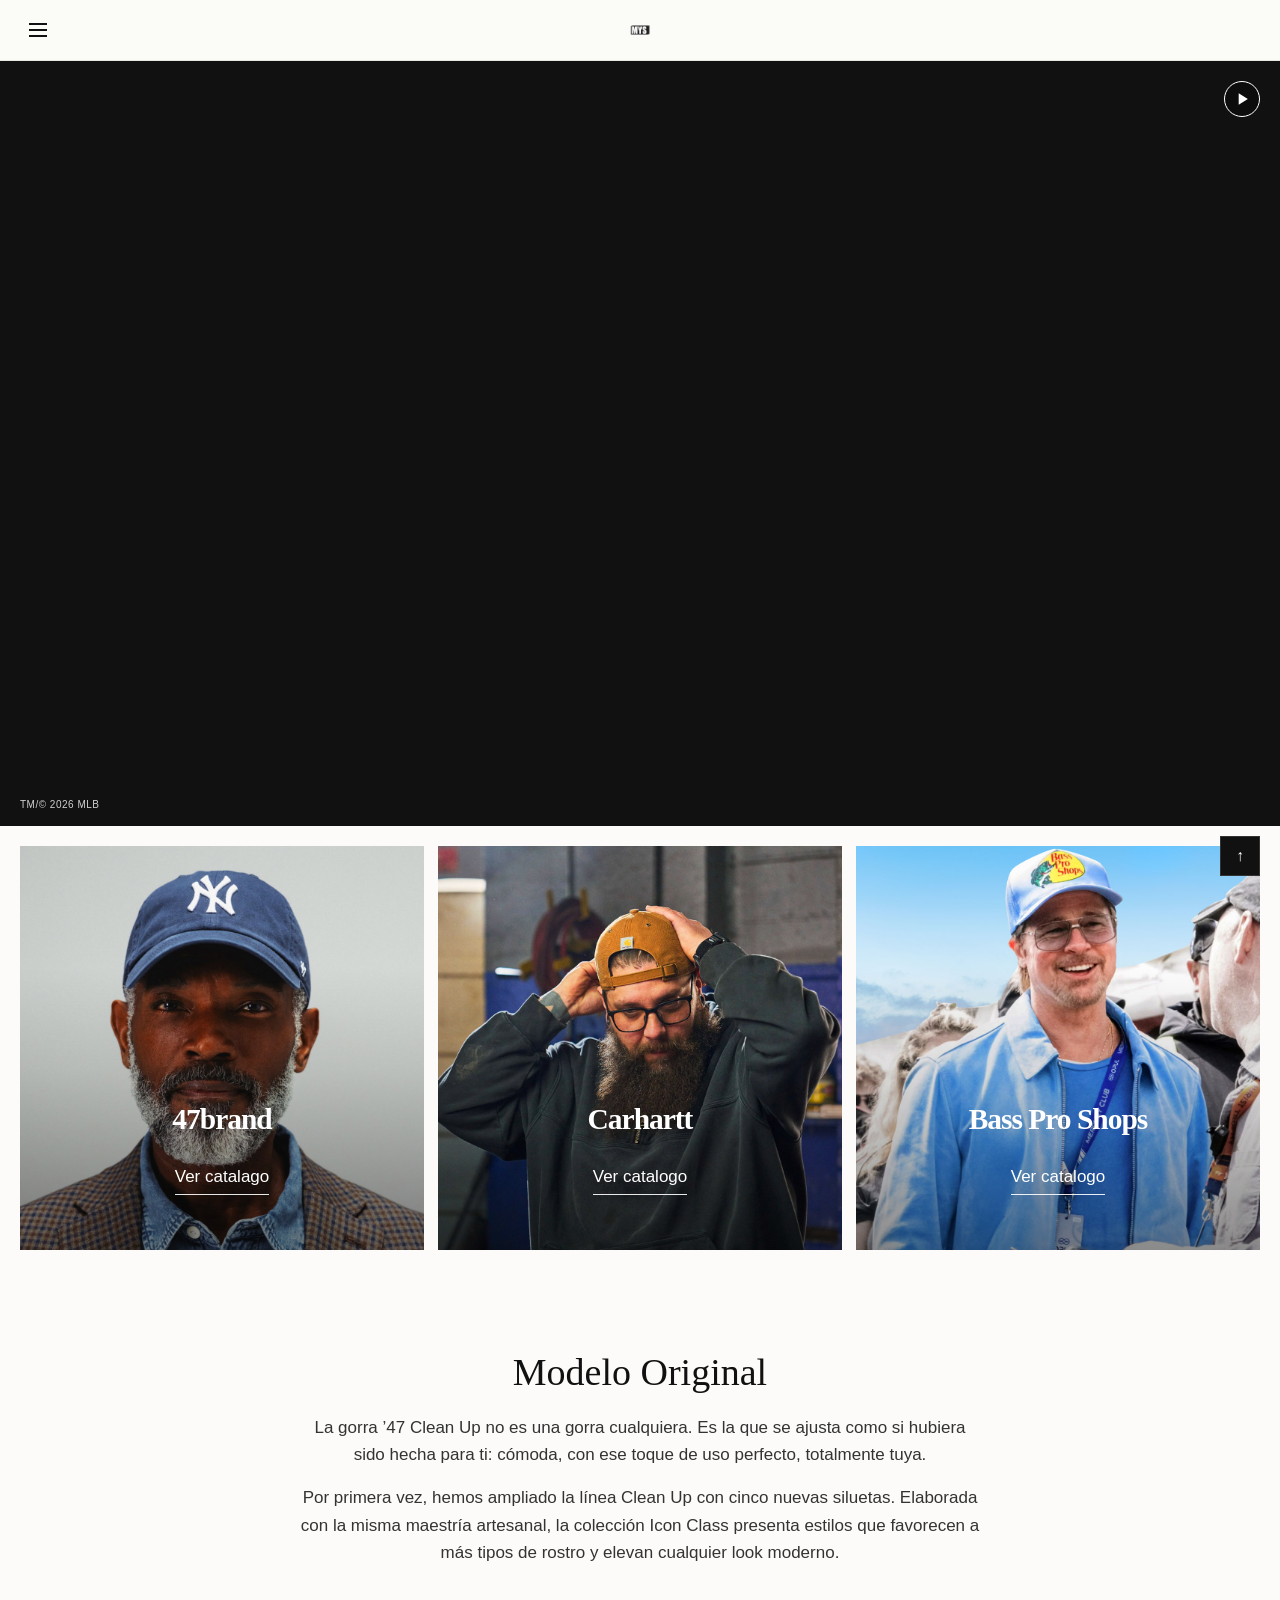
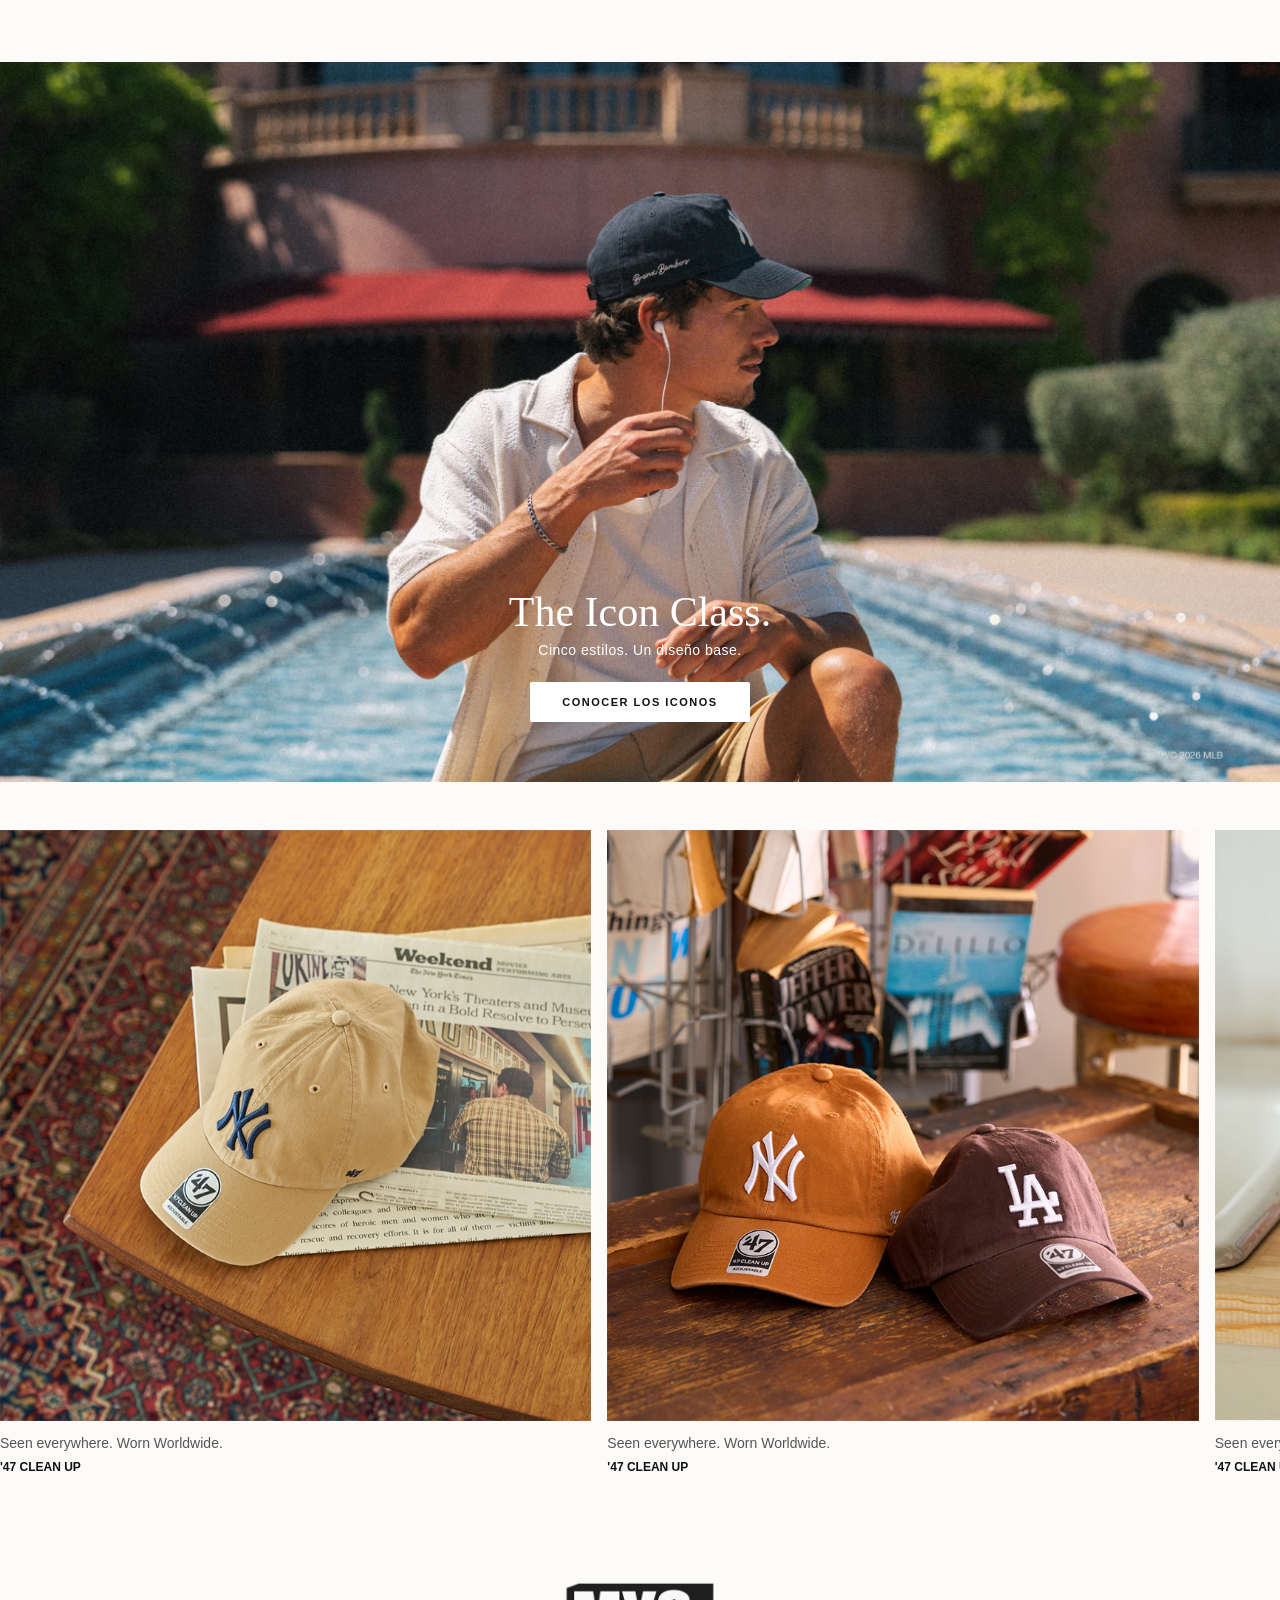
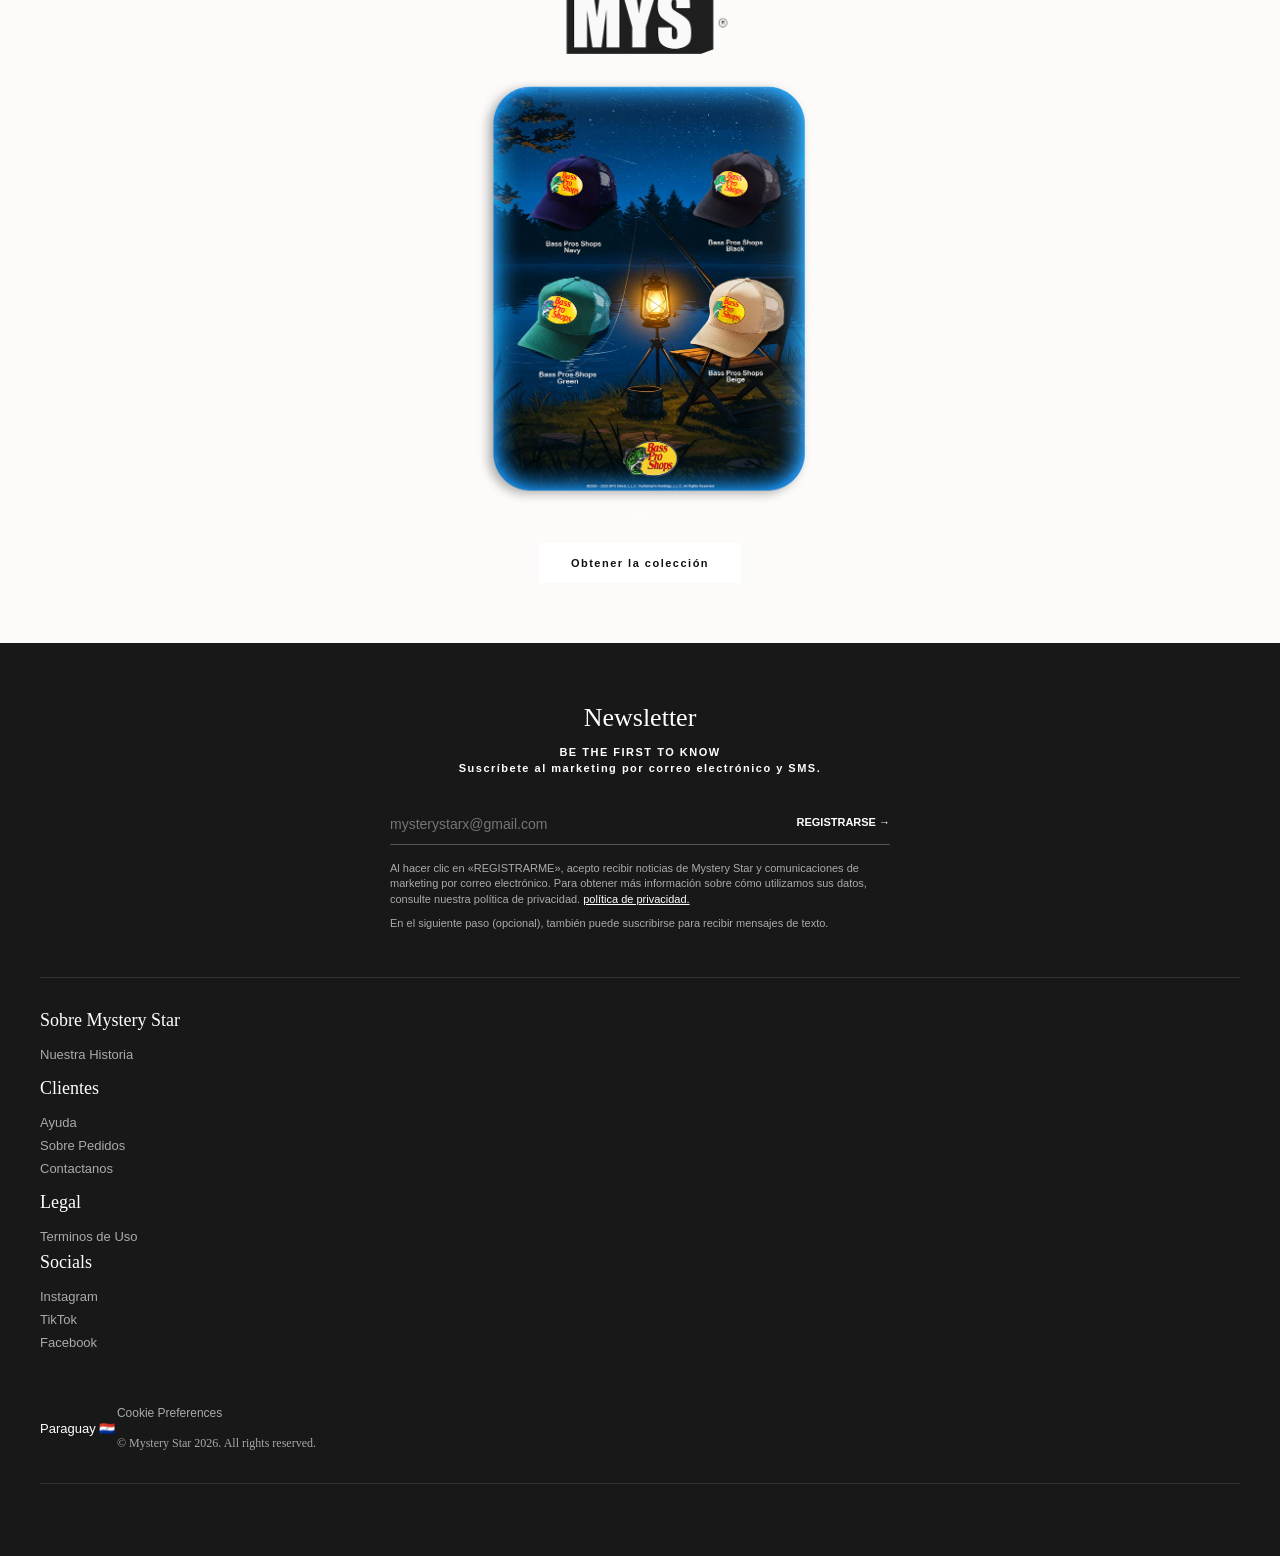
==== index.html @ b2173bab "Add files via upload" ====
<!DOCTYPE html>
<html lang="es">
<head>
    <meta charset="UTF-8">
    <meta name="viewport" content="width=device-width, initial-scale=1.0">
    <title>'Mysterty Star| Official Brand Store</title>
    <link rel="stylesheet" href="fronthero02.css">
    <link rel="icon" type="image/png" href="WEBLOGO.png">
</head>
<body>  
<!-- Background Overlay -->
<div class="menu-overlay" id="menuOverlay"></div>

<!-- Side Navigation Drawer -->
<aside class="mobile-drawer" id="mobileDrawer">
    <div class="drawer-header">
        <span class="drawer-title">MENU</span>
        <button class="close-btn" id="menuClose" aria-label="Close menu">&times;</button>
    </div>

    <nav class="drawer-nav">
        <a href="Carhartt.html" class="drawer-link">CARHARTT</a>
        <a href="BassProShops.html" class="drawer-link">BASS PRO SHOPS</a>
        <a href="47brand.html" class="drawer-link">'47 BRAND</a>
    
  </nav>
</aside>

<header class="main-header">
    <button class="menu-btn" id="menuToggle" aria-label="Open menu">
        <svg width="24" height="24" viewBox="0 0 24 24" fill="none" stroke="currentColor" stroke-width="2">
            <line x1="3" y1="12" x2="21" y2="12"></line>
            <line x1="3" y1="6" x2="21" y2="6"></line>
            <line x1="3" y1="18" x2="21" y2="18"></line>
        </svg>
    </button>
    
    <a href="index.html" class="brand-logo">
        <img src="MYS.png" alt="Brand Logo" class="logo-img">
    </a>
</header>

<!-- Ensure your script tag is at the VERY BOTTOM before </body> -->
<script src="fronthero03.js"></script>
  

    <!-- Header Actions (Right Side) -->
</header>

    <main>
        <!-- 1. Hero Video Section -->
        <section class="hero-video-section">
            <video class="hero-video" id="mainVideo" autoplay loop muted playsinline poster="images/vintage.jpg.webp">
                <source src="JJJ.mp4" type="video/mp4">
            </video>
            <span class="copyright-tag">TM/© 2026 MLB</span>
            <button class="video-play-btn" id="videoControlBtn" aria-label="Play/Pause Video">
                <svg width="20" height="20" viewBox="0 0 24 24" fill="currentColor"><path d="M8 5v14l11-7z"/></svg>
            </button>
        </section>

      <section class="watch-grid">

    <!-- 47brand-->
    <a href="47brand.html" class="watch-card">
        <img src="47BRANDCO.jpg" alt="47brand">

        <div class="watch-overlay">
            <h2>47brand</h2>
            <span>Ver catalago</span>
        </div>
    </a>

    <!-- Carhartt -->
    <a href="Carhartt.html" class="watch-card">
        <img src="CARHARTTCO.jpg" alt="Carhartt">

        <div class="watch-overlay">
            <h2>Carhartt</h2>
            <span>Ver catalogo</span>
        </div>

    <!-- Chrono Monopusher -->
    <a href="BassProShops.html" class="watch-card">
        <img src="BASSPROSCO.jpg" alt="Bass Pro Shops">

        <div class="watch-overlay">
            <h2>Bass Pro Shops</h2>
            <span>Ver catalogo</span>
        </div>
    </a>

</section>

        <!-- 4. Text Editorial Section -->
        <section class="editorial-text-section">
            <div class="editorial-container">
                <h2 class="editorial-title">Modelo Original</h2>
                <p class="editorial-body">
                    La gorra ’47 Clean Up no es una gorra cualquiera. Es la que se ajusta como si hubiera sido hecha para ti: cómoda, con ese toque de uso perfecto, totalmente tuya.

             </p>
                <p class="editorial-body">
                    Por primera vez, hemos ampliado la línea Clean Up con cinco nuevas siluetas. Elaborada con la misma maestría artesanal, la colección Icon Class presenta estilos que favorecen a más tipos de rostro y elevan cualquier look moderno.
            </div>
        </section>

        <!-- 5. Full Photo Banner with Text Overlay & CTA Button -->
        <section class="cta-banner-section">
            <img src="D.jpg.webp" alt="The Icon Class Banner">
            <div class="cta-banner-content">
                <h2 class="cta-banner-title">The Icon Class.</h2>
                <p class="cta-banner-subtitle">Cinco estilos. Un diseño base.</p>
                <a href="47brand.html" class="cta-banner-btn">CONOCER LOS ICONOS</a>
            </div>
        </section>

     
     
     
        <!-- 6. Horizontal Touch / Desktop Slide Gallery -->
        <section class="lifestyle-slider-section">
            <div class="lifestyle-slider">
                <div class="lifestyle-card">
                    <div class="card-image"><img src="TITLE02.jpg" alt="Worldwide Style"></div>
                    <p class="card-subtitle">Seen everywhere. Worn Worldwide.</p>
                    <a href="47brand.html" class="card-link">'47 CLEAN UP</a>
                </div>
             
                <div class="lifestyle-card">
                    <div class="card-image"><img src="TITLE05.jpg" alt="Worldwide Style"></div>
                    <p class="card-subtitle">Seen everywhere. Worn Worldwide.</p>
                    <a href="47brand.html" class="card-link">'47 CLEAN UP</a>
                </div>
                
                <div class="lifestyle-card">
                    <div class="card-image"><img src="TITLE04.jpg" alt="Worldwide Style"></div>
                    <p class="card-subtitle">Seen everywhere. Worn Worldwide.</p>
                    <a href="47brand.html" class="card-link">'47 CLEAN UP</a>
                </div>
        
                <div class="lifestyle-card">
                    <div class="card-image"><img src="TITLE03.jpg" alt="Worldwide Style"></div>
                    <p class="card-subtitle">Seen everywhere. Worn Worldwide.</p>
                    <a href="47brand.html" class="card-link">'47 CLEAN UP</a>
                </div>
        
            </div>
        </section>
 
        <!-- 5. Full Photo Banner with Text Overlay & CTA Button -->
        <section class="cta-banner-section">
            <img src="BANNNERP.jpg" alt="The Icon Class Banner">
            <div class="cta-banner-content">
                <h2 class="cta-banner-title"></h2>
                <p class="cta-banner-subtitle">.</p>
                <a href="BassProShops.html" class="cta-banner-btn">Obtener la colección</a>
            </div>
        </section>


        
      </main>
         
    
    
         <!-- 7. Dark Footer Section -->
    <footer class="dark-footer">
        <div class="footer-container">
            <div class="newsletter-box">
                <h3 class="newsletter-title">Newsletter</h3>
                <p class="newsletter-subtitle">BE THE FIRST TO KNOW<br>Suscríbete al marketing por correo electrónico y SMS.</p>
                
                <form class="newsletter-form" onsubmit="event.preventDefault();">
                    <input type="email" placeholder="mysterystarx@gmail.com" required>
                    <button type="submit" class="newsletter-submit">REGISTRARSE &rarr;</button>
                </form>
                
                <p class="newsletter-disclaimer">
                    Al hacer clic en «REGISTRARME», acepto recibir noticias de Mystery Star y comunicaciones de marketing por correo electrónico. Para obtener más información sobre cómo utilizamos sus datos, consulte nuestra política de privacidad. <a href="#">política de privacidad.</a>
                </p>
                <p class="newsletter-note">En el siguiente paso (opcional), también puede suscribirse para recibir mensajes de texto.</p>
            </div>

            <!-- Mobile Accordion / Desktop Column Nav -->
            <div class="footer-accordion">
                <div class="accordion-item">
                    <button class="accordion-header">Sobre Mystery Star <span class="plus-icon">+</span></button>
                    <div class="accordion-content"><a href="#">Nuestra Historia</a>
                </div>
                <div class="accordion-item">
                    <button class="accordion-header">Clientes <span class="plus-icon">+</span></button>
                    <div class="accordion-content"><a href="#">Ayuda</a><a href="#">Sobre Pedidos</a><a href="#">Contactanos</a></div>
                </div>
                <div class="accordion-item">
                    <button class="accordion-header">Legal <span class="plus-icon">+</span></button>
                    <div class="accordion-content"><a href="#">Terminos de Uso</a>
                <div class="accordion-item">
                    <button class="accordion-header">Socials <span class="plus-icon">+</span></button>
                    <div class="accordion-content"><a href="https://www.instagram.com/mysterystarx/">Instagram</a><a href="https://www.tiktok.com/@mysstarx">TikTok</a><a href="https://www.facebook.com/mysterystarx/">Facebook</a></div>
                </div>
            </div>

            <div class="footer-bottom-row">
                <div class="footer-localization">
                    <button class="selector-btn">Paraguay 🇵🇾</button>
                  
                 </div>

                <div class="footer-legal">
                    <a href="#" class="cookie-link">Cookie Preferences</a>
                    <p class="copyright-text">© Mystery Star 2026. All rights reserved.</p>
                </div>
            </div>
        </div>
    </footer>

    <!-- Floating Back to Top Button -->
    <button class="back-to-top" id="backToTopBtn" aria-label="Back to top">↑</button>

    <script src="fronthero03.js"></script>
</body>
</html>
---- fronthero02.css ----
* {
    box-sizing: border-box;
    margin: 0;
    padding: 0;
    -webkit-tap-highlight-color: transparent;
}

body {
    background-color: #fcfbf9;
    font-family: -apple-system, BlinkMacSystemFont, "Segoe UI", Roboto, sans-serif;
    color: #111111;
    overflow-x: hidden;
}

/* Header */
.main-header {
    position: sticky;
    top: 0;
    z-index: 1000;
    display: flex;
    justify-content: space-between;
    align-items: center;
    padding: 14px 20px;
    background-color: #fcfbf9;
    border-bottom: 1px solid #e5e5e5;
}

.brand-logo {
    font-family: Georgia, serif;
    font-size: 28px;
    font-weight: 800;
    color: #111111;
    text-decoration: none;
}

.desktop-nav {
    display: none;
    gap: 32px;
}

.desktop-nav a {
    text-decoration: none;
    color: #111111;
    font-size: 11px;
    font-weight: 700;
    letter-spacing: 1.5px;
}

.header-actions {
    display: flex;
    gap: 16px;
    align-items: center;
}

.menu-btn, .icon-btn {
    background: none;
    border: none;
    color: #111111;
    cursor: pointer;
    position: relative;
    display: flex;
    align-items: center;
}

.bag-count {
    position: absolute;
    top: -4px;
    right: -6px;
    font-size: 10px;
    font-weight: 800;
}

/* 1. Hero Video */
.hero-video-section {
    position: relative;
    width: 100%;
    height: 60vh;
    background-color: #111111;
    overflow: hidden;
}

.hero-video {
    width: 100%;
    height: 100%;
    object-fit: cover;
}

.copyright-tag {
    position: absolute;
    bottom: 16px;
    left: 20px;
    color: rgba(255, 255, 255, 0.8);
    font-size: 10px;
    letter-spacing: 0.5px;
}

.video-play-btn {
    position: absolute;
    top: 20px;
    right: 20px;
    background: rgba(0, 0, 0, 0.3);
    border: 1px solid #ffffff;
    color: #ffffff;
    width: 36px;
    height: 36px;
    border-radius: 50%;
    display: flex;
    align-items: center;
    justify-content: center;
    cursor: pointer;
}

/* 2. Full Photo */
.full-photo-section img {
    width: 100%;
    display: block;
    object-fit: cover;
}

/* 3. 2x2 Photo Grid */
.photo-grid-2x2 {
    display: grid;
    grid-template-columns: 1fr 1fr;
    gap: 2px;
    background-color: #ffffff;
}

.grid-item img {
    width: 100%;
    height: 100%;
    object-fit: cover;
    display: block;
}

/* 4. Editorial Text */
.editorial-text-section {
    padding: 48px 24px;
    background-color: #fcfbf9;
}

.editorial-container {
    max-width: 680px;
    margin: 0 auto;
    text-align: left;
}

.editorial-title {
    font-family: Georgia, serif;
    font-size: 28px;
    font-weight: 400;
    margin-bottom: 20px;
}

.editorial-body {
    font-size: 15px;
    line-height: 1.6;
    color: #333333;
    margin-bottom: 16px;
}

/* 5. CTA Banner Section */
.cta-banner-section {
    position: relative;
    width: 100%;
    height: 80vh;
}

.cta-banner-section img {
    width: 100%;
    height: 100%;
    object-fit: cover;
}

.cta-banner-content {
    position: absolute;
    bottom: 60px;
    width: 100%;
    text-align: center;
    color: #ffffff;
    padding: 0 20px;
}

.cta-banner-title {
    font-family: Georgia, serif;
    font-size: 42px;
    font-weight: 400;
    margin-bottom: 6px;
}

.cta-banner-subtitle {
    font-size: 14px;
    margin-bottom: 24px;
    letter-spacing: 0.5px;
}

.cta-banner-btn {
    display: inline-block;
    padding: 14px 32px;
    background-color: #ffffff;
    color: #111111;
    text-decoration: none;
    font-size: 11px;
    font-weight: 800;
    letter-spacing: 1.5px;
    border-radius: 2px;
}

/* 6. Lifestyle Slider */
.lifestyle-slider-section {
    padding: 48px 0;
}

.lifestyle-slider {
    display: flex;
    gap: 16px;
    overflow-x: auto;
    padding: 0 24px;
    scroll-snap-type: x mandatory;
    scrollbar-width: none;
}

.lifestyle-slider::-webkit-scrollbar {
    display: none;
}

.lifestyle-card {
    scroll-snap-align: start;
    flex: 0 0 82%;
}

.card-image img {
    width: 100%;
    height: auto;
    display: block;
}

.card-subtitle {
    font-size: 14px;
    color: #555555;
    margin: 14px 0 6px 0;
}

.card-link {
    font-size: 12px;
    font-weight: 800;
    color: #111111;
    text-decoration: underline;
    text-underline-offset: 4px;
}

/* 7. Dark Footer */
.dark-footer {
    background-color: #181818;
    color: #ffffff;
    padding: 60px 24px 40px 24px;
}

.footer-container {
    max-width: 1200px;
    margin: 0 auto;
}

.newsletter-box {
    max-width: 500px;
    margin: 0 auto 48px auto;
}

.newsletter-title {
    font-family: Georgia, serif;
    font-size: 26px;
    font-weight: 400;
    text-align: center;
    margin-bottom: 12px;
}

.newsletter-subtitle {
    font-size: 11px;
    font-weight: 800;
    letter-spacing: 1.5px;
    text-align: center;
    margin-bottom: 28px;
    line-height: 1.4;
}

.newsletter-form {
    position: relative;
    border-bottom: 1px solid #555555;
    margin-bottom: 16px;
}

.newsletter-form input {
    width: 100%;
    background: none;
    border: none;
    padding: 12px 0;
    color: #ffffff;
    font-size: 14px;
    outline: none;
}

.newsletter-submit {
    position: absolute;
    right: 0;
    top: 12px;
    background: none;
    border: none;
    color: #ffffff;
    font-size: 11px;
    font-weight: 800;
    cursor: pointer;
}

.newsletter-disclaimer {
    font-size: 11px;
    line-height: 1.4;
    color: #aaaaaa;
    margin-bottom: 10px;
}

.newsletter-disclaimer a {
    color: #ffffff;
}

.newsletter-note {
    font-size: 11px;
    color: #aaaaaa;
}

/* Footer Accordion (Mobile Default) */
.footer-accordion {
    border-top: 1px solid #333333;
    margin-bottom: 32px;
}

.accordion-item {
    border-bottom: 1px solid #333333;
}

.accordion-header {
    width: 100%;
    background: none;
    border: none;
    color: #ffffff;
    font-family: Georgia, serif;
    font-size: 18px;
    padding: 16px 0;
    display: flex;
    justify-content: space-between;
    align-items: center;
    cursor: pointer;
}

.accordion-content {
    display: none;
    flex-direction: column;
    gap: 8px;
    padding-bottom: 16px;
}

.accordion-content a {
    color: #aaaaaa;
    text-decoration: none;
    font-size: 13px;
}

.accordion-item.active .accordion-content {
    display: flex;
}

.footer-localization {
    display: flex;
    flex-direction: column;
    gap: 12px;
    margin-bottom: 24px;
}

.selector-btn {
    background: none;
    border: none;
    color: #ffffff;
    font-size: 13px;
    text-align: left;
    cursor: pointer;
}

.cookie-link {
    color: #aaaaaa;
    font-size: 12px;
    display: block;
    margin-bottom: 16px;
    text-decoration: none;
}

.copyright-text {
    font-family: Georgia, serif;
    font-size: 12px;
    color: #aaaaaa;
}

.back-to-top {
    position: fixed;
    bottom: 24px;
    right: 20px;
    width: 40px;
    height: 40px;
    background-color: #111111;
    color: #ffffff;
    border: 1px solid #333333;
    font-size: 16px;
    display: flex;
    align-items: center;
    justify-content: center;
    cursor: pointer;
    z-index: 999;
}

/* ==========================================================================
   DESKTOP RESPONSIVE MEDIA QUERIES (Min-Width: 768px)
   ========================================================================== */
@media (min-width: 768px) {
    .menu-btn {
        display: none;
    }

    .desktop-nav {
        display: flex;
    }

    .main-header {
        padding: 18px 40px;
    }

    .hero-video-section {
        height: 85vh;
    }

    .editorial-text-section {
        padding: 80px 24px;
    }

    .editorial-title {
        font-size: 38px;
        text-align: center;
    }

    .editorial-body {
        font-size: 17px;
        text-align: center;
    }

    .lifestyle-card {
        flex: 0 0 48%;
    }

    /* Expand Footer Accordions into 4 Side-by-Side Columns */
    .footer-accordion {
        display: grid;
        grid-template-columns: repeat(4, 1fr);
        gap: 32px;
        border-top: 1px solid #333333;
        border-bottom: 1px solid #333333;
        padding: 32px 0;
    }

    .accordion-item {
        border-bottom: none;
    }

    .accordion-header {
        cursor: default;
        padding-top: 0;
    }

    .plus-icon {
        display: none;
    }

    .accordion-content {
        display: flex !important;
    }

    .footer-bottom-row {
        display: flex;
        justify-content: space-between;
        align-items: center;
        padding-top: 24px;
    }

    .footer-localization {
        flex-direction: row;
        gap: 24px;
        margin-bottom: 0;
    }
}

/* Off-White Header Matching '47 Brand Screenshot */
.main-header {
    position: sticky;
    top: 0;
    z-index: 1000;
    display: flex;
    justify-content: space-between;
    align-items: center;
    padding: 16px 20px;
    background-color: #fbfbf7; /* Off-white cream background */
    border-bottom: 1px solid #e8e7e1;
}

/* Mobile Nav Hidden */
.desktop-nav {
    display: none;
}

/* Header Logo Sizing */
.brand-logo {
    display: flex;
    align-items: center;
    justify-content: center;
    text-decoration: none;
}

.logo-img {
    height: 30px; /* Adjust size here for mobile */
    width: auto;
    object-fit: contain;
}

.header-actions {
    display: flex;
    align-items: center;
    gap: 16px;
}

/* ========================================== */
/* DESKTOP HEADER LAYOUT (Min-Width: 768px)   */
/* ========================================== */
@media (min-width: 768px) {
    .main-header {
        padding: 20px 48px;
        display: grid;
        grid-template-columns: 1fr auto 1fr; /* 3-column layout locks logo to exact center */
        align-items: center;
    }

    .menu-btn {
        display: none;
    }

    /* Left-Aligned Nav Items */
    .desktop-nav {
        display: flex;
        align-items: center;
        gap: 32px;
    }

    .desktop-nav a {
        font-family: -apple-system, BlinkMacSystemFont, "Segoe UI", Roboto, sans-serif;
        font-size: 13px;
        font-weight: 600;
        letter-spacing: 1.2px;
        color: #111111;
        text-decoration: none;
        text-transform: uppercase;
        transition: opacity 0.2s ease;
    }

    .desktop-nav a:hover {
        opacity: 0.6;
    }

    /* Desktop Logo */
    .brand-logo {
        justify-self: center;
    }

    .logo-img {
        height: 38px; /* Desktop logo height */
    }

    /* Actions Right-Aligned */
    .header-actions {
        justify-self: end;
        gap: 20px;
    }
}

/* Clickable Hamburger Button */
.menu-btn {
    background: none;
    border: none;
    cursor: pointer;
    padding: 6px;
    display: flex;
    align-items: center;
    z-index: 1001;
}

/* Dark Screen Overlay */
.menu-overlay {
    position: fixed;
    top: 0;
    left: 0;
    width: 100vw;
    height: 100vh;
    background-color: rgba(0, 0, 0, 0.6);
    opacity: 0;
    visibility: hidden;
    transition: all 0.3s ease;
    z-index: 9998;
}

.menu-overlay.active {
    opacity: 1;
    visibility: visible;
}

/* Sliding Side Menu */
.mobile-drawer {
    position: fixed;
    top: 0;
    left: -100%;
    width: 280px;
    height: 100vh;
    background-color: #fbfbf7;
    z-index: 9999;
    transition: left 0.3s ease;
    padding: 24px 20px;
    box-shadow: 4px 0 16px rgba(0, 0, 0, 0.2);
    display: flex;
    flex-direction: column;
}

.mobile-drawer.active {
    left: 0;
}

.drawer-header {
    display: flex;
    justify-content: space-between;
    align-items: center;
    padding-bottom: 16px;
    border-bottom: 1px solid #e5e5e5;
}

.drawer-title {
    font-size: 13px;
    font-weight: 800;
    letter-spacing: 1px;
}

.close-btn {
    background: none;
    border: none;
    font-size: 28px;
    cursor: pointer;
    line-height: 1;
    color: #111111;
}

.drawer-nav {
    display: flex;
    flex-direction: column;
    gap: 20px;
    margin-top: 28px;
}

.drawer-link {
    font-size: 15px;
    font-weight: 700;
    letter-spacing: 1.5px;
    color: #111111;
    text-decoration: none;
    text-transform: uppercase;
}

/* Header Container */
.main-header {
    position: relative; /* Essential for centering the logo */
    display: flex;
    align-items: center;
    justify-content: space-between;
    padding: 12px 20px;
    background-color: #fbfbf7;
    border-bottom: 1px solid #e8e7e1;
}

/* Locks Logo into Exact Center */
.brand-logo {
    position: absolute;
    left: 50%;
    transform: translateX(-50%);
    display: flex;
    align-items: center;
    justify-content: center;
    text-decoration: none;
}

/* Image Sizing Controls */
.logo-img {
    height: 30px;         /* Control height on mobile (change to 26px for smaller, 34px for larger) */
    max-height: 30px;     /* Prevents logo from pushing header height */
    width: auto;          /* Maintains correct image aspect ratio */
    object-fit: contain;
    display: block;
}

/* Desktop Sizing */
@media (min-width: 768px) {
    .logo-img {
        height: 36px;     /* Control height on desktop screens */
        max-height: 36px;
    }
}

/* =========================
   WATCH GRID
========================= */

.watch-grid {
    width: 100%;
    display: grid;
    grid-template-columns: repeat(3, 1fr);
    gap: 14px;
    padding: 20px;
    box-sizing: border-box;
}


/* =========================
   CARD
========================= */

.watch-card {
    position: relative;
    display: block;

    width: 100%;
    aspect-ratio: 1 / 1;

    overflow: hidden;
    text-decoration: none;

    background: #ddd;
}


/* =========================
   IMAGE
========================= */

.watch-card img {
    width: 100%;
    height: 100%;

    display: block;

    object-fit: cover;

    transition: transform 0.6s ease;
}


/* Slight zoom on desktop hover */

.watch-card:hover img {
    transform: scale(1.03);
}


/* =========================
   DARK / WARM OVERLAY
========================= */

.watch-card::after {
    content: "";

    position: absolute;
    inset: 0;

    background: linear-gradient(
        to top,
        rgba(0, 0, 0, 0.45) 0%,
        rgba(0, 0, 0, 0.12) 45%,
        rgba(0, 0, 0, 0) 70%
    );

    pointer-events: none;
}


/* =========================
   TEXT
========================= */

.watch-overlay {
    position: absolute;

    left: 20px;
    right: 20px;
    bottom: 55px;

    z-index: 2;

    text-align: center;

    color: white;
}


.watch-overlay h2 {
    margin: 0 0 32px;

    font-family: Georgia, "Times New Roman", serif;

    font-size: clamp(24px, 2.3vw, 40px);

    line-height: 1.05;

    font-weight: 600;

    letter-spacing: -1px;
}


.watch-overlay span {
    display: inline-block;

    font-family: Arial, Helvetica, sans-serif;

    font-size: 17px;
    font-weight: 400;

    padding-bottom: 7px;

    border-bottom: 1px solid rgba(255, 255, 255, 0.9);
}


/* =========================
   TABLET
========================= */

@media (max-width: 900px) {

    .watch-grid {
        gap: 10px;
        padding: 12px;
    }

    .watch-overlay {
        bottom: 40px;
        left: 15px;
        right: 15px;
    }

    .watch-overlay h2 {
        font-size: clamp(20px, 3vw, 30px);
        margin-bottom: 22px;
    }

    .watch-overlay span {
        font-size: 15px;
    }
}


/* =========================
   MOBILE
========================= */

@media (max-width: 600px) {

    .watch-grid {
        grid-template-columns: 1fr;

        gap: 10px;

        padding: 10px;
    }

    .watch-card {
        aspect-ratio: 1 / 1;
    }

    .watch-overlay {
        bottom: 35px;
        left: 20px;
        right: 20px;
    }

    .watch-overlay h2 {
        font-size: clamp(27px, 8vw, 38px);

        line-height: 1.05;

        margin-bottom: 22px;

        letter-spacing: -0.8px;
    }

    .watch-overlay span {
        font-size: 15px;

        padding-bottom: 6px;
    }
}


/* =========================
   SMALL PHONES
========================= */

@media (max-width: 380px) {

    .watch-grid {
        padding: 6px;
    }

    .watch-overlay {
        bottom: 28px;
    }

    .watch-overlay h2 {
        font-size: 25px;
    }

    .watch-overlay span {
        font-size: 14px;
    }
}
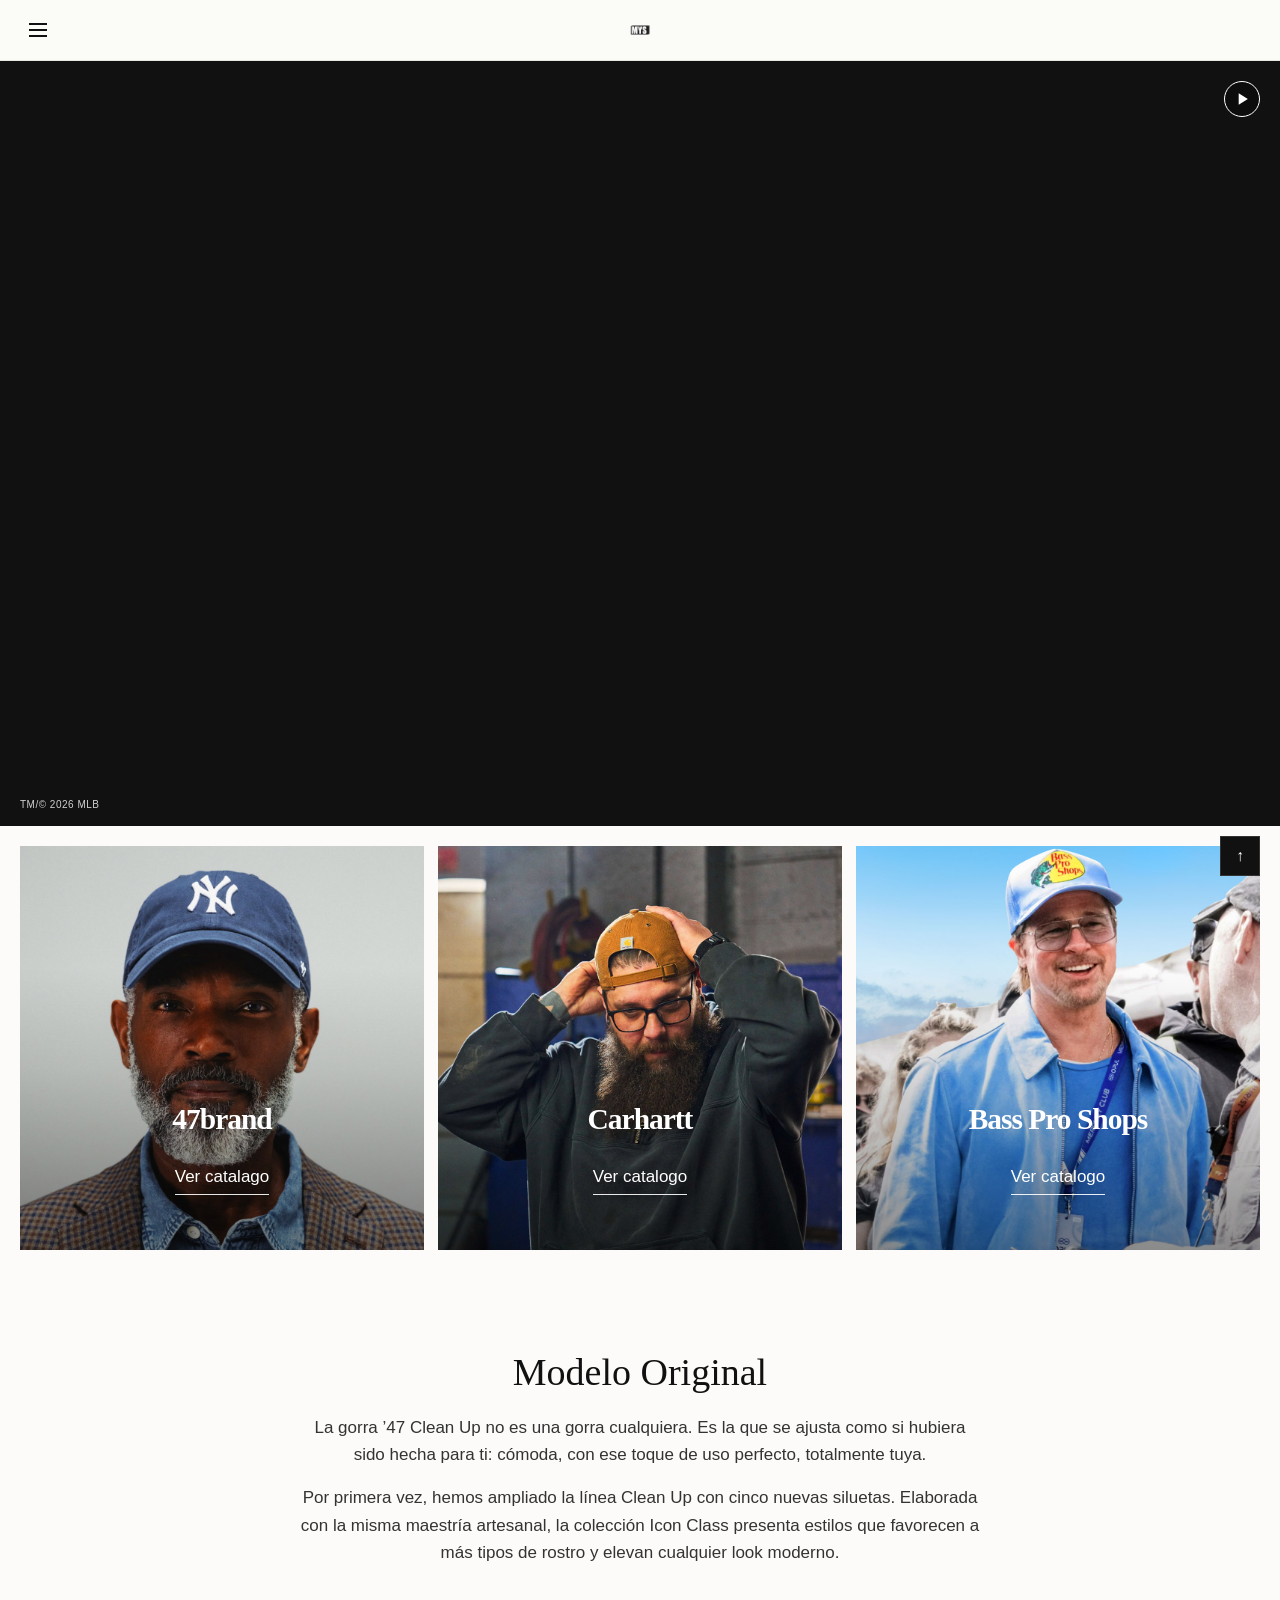
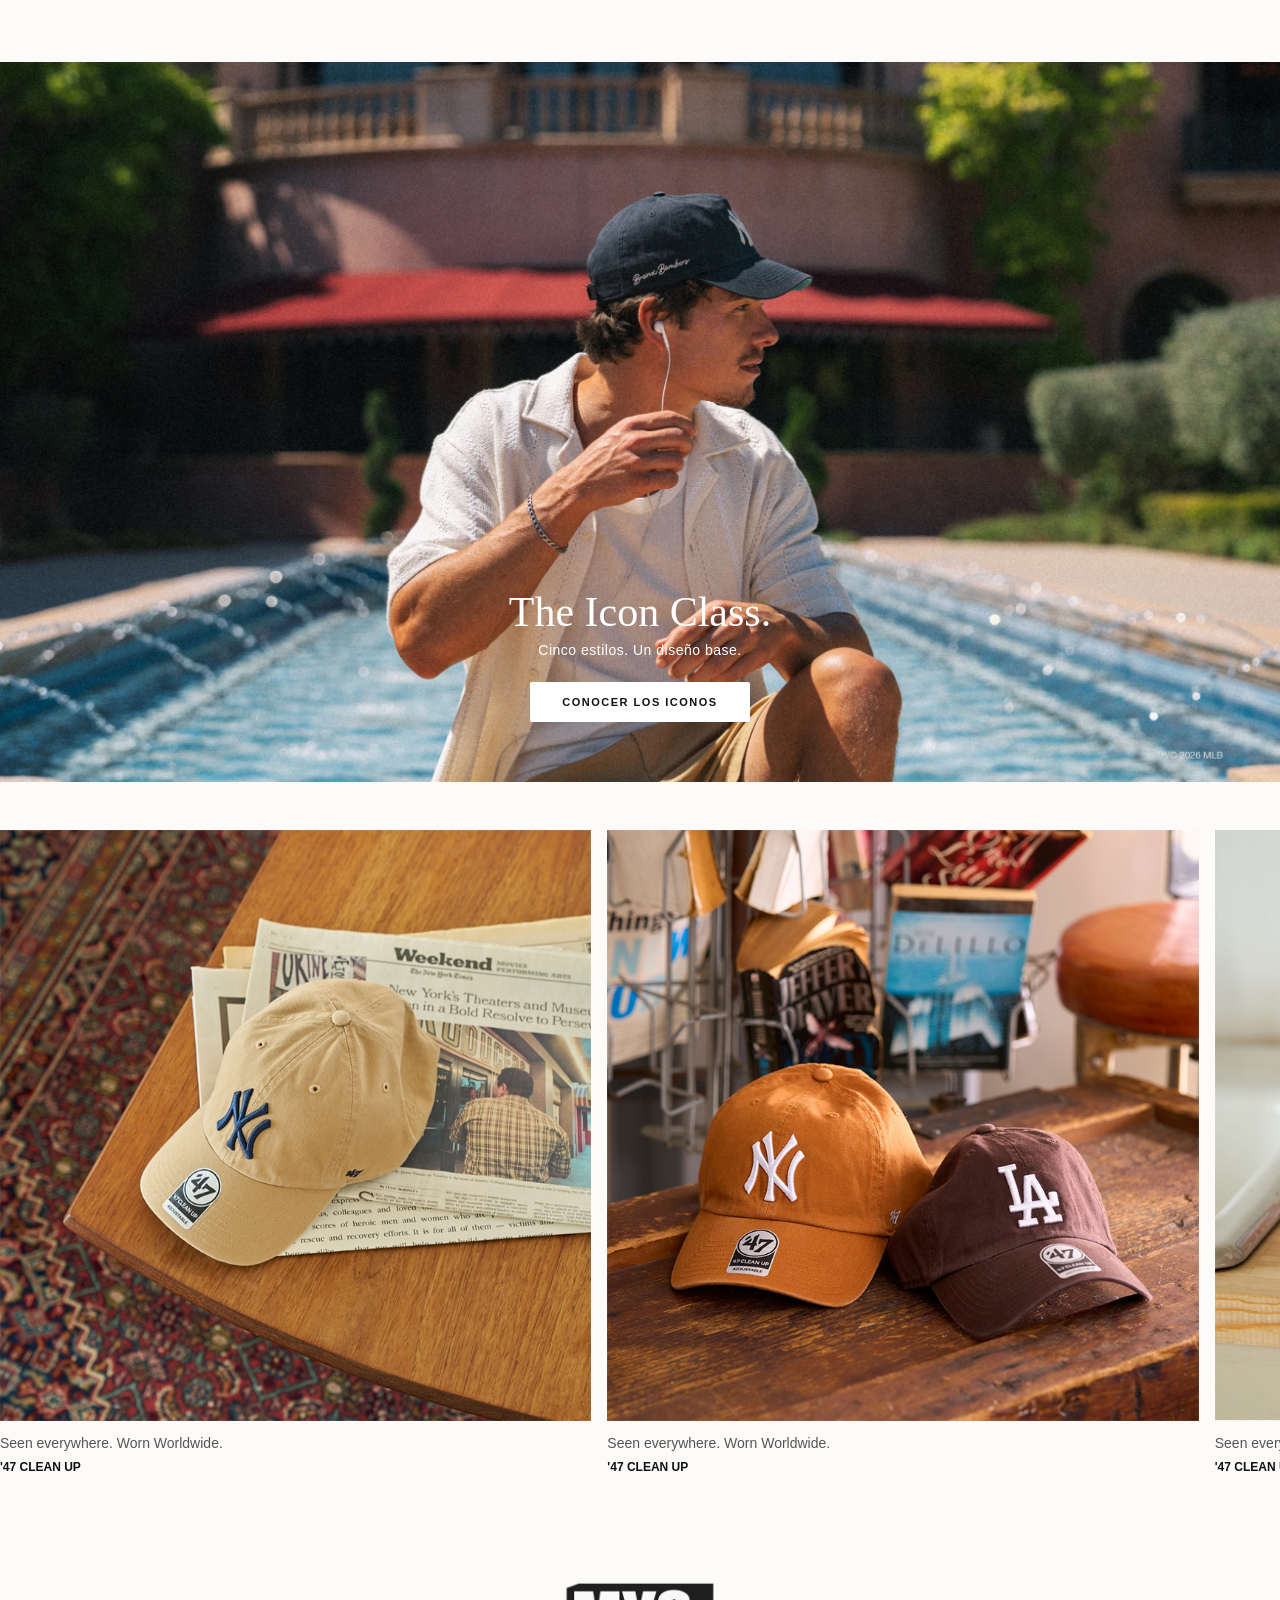
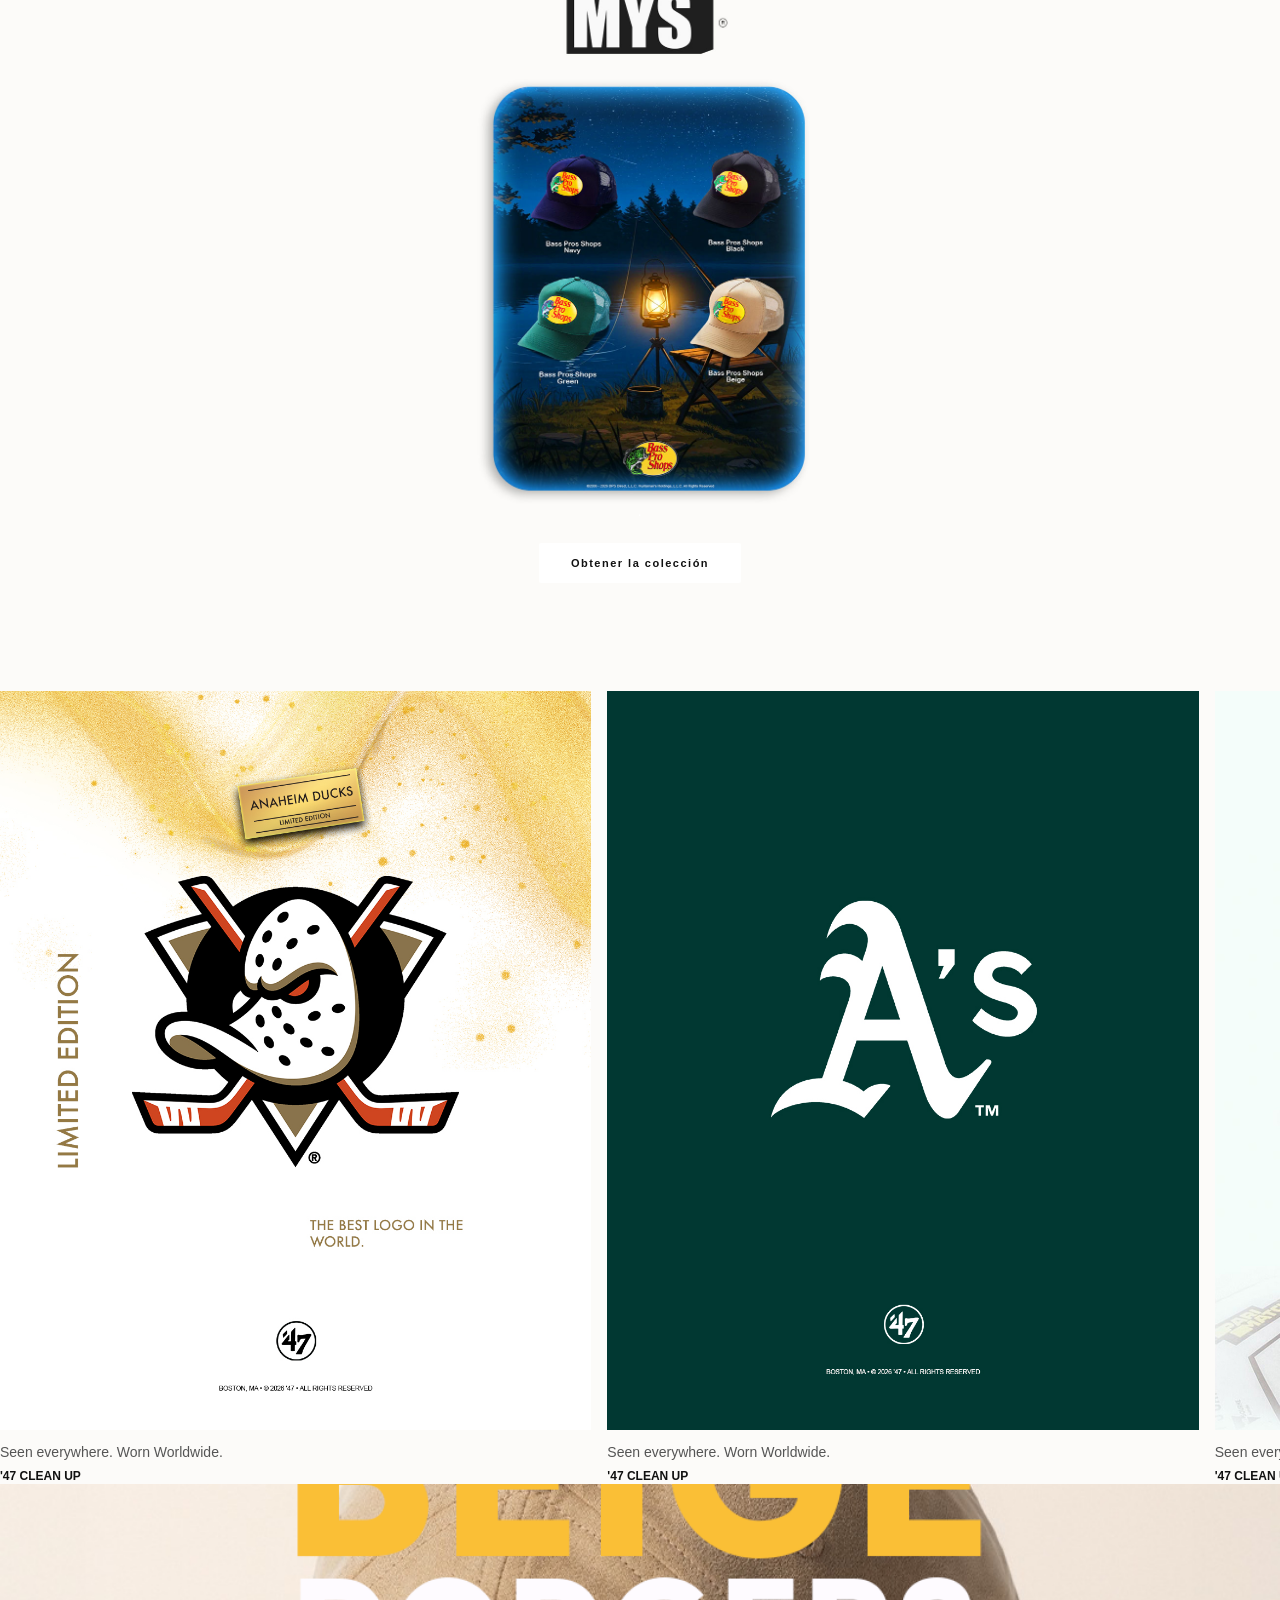
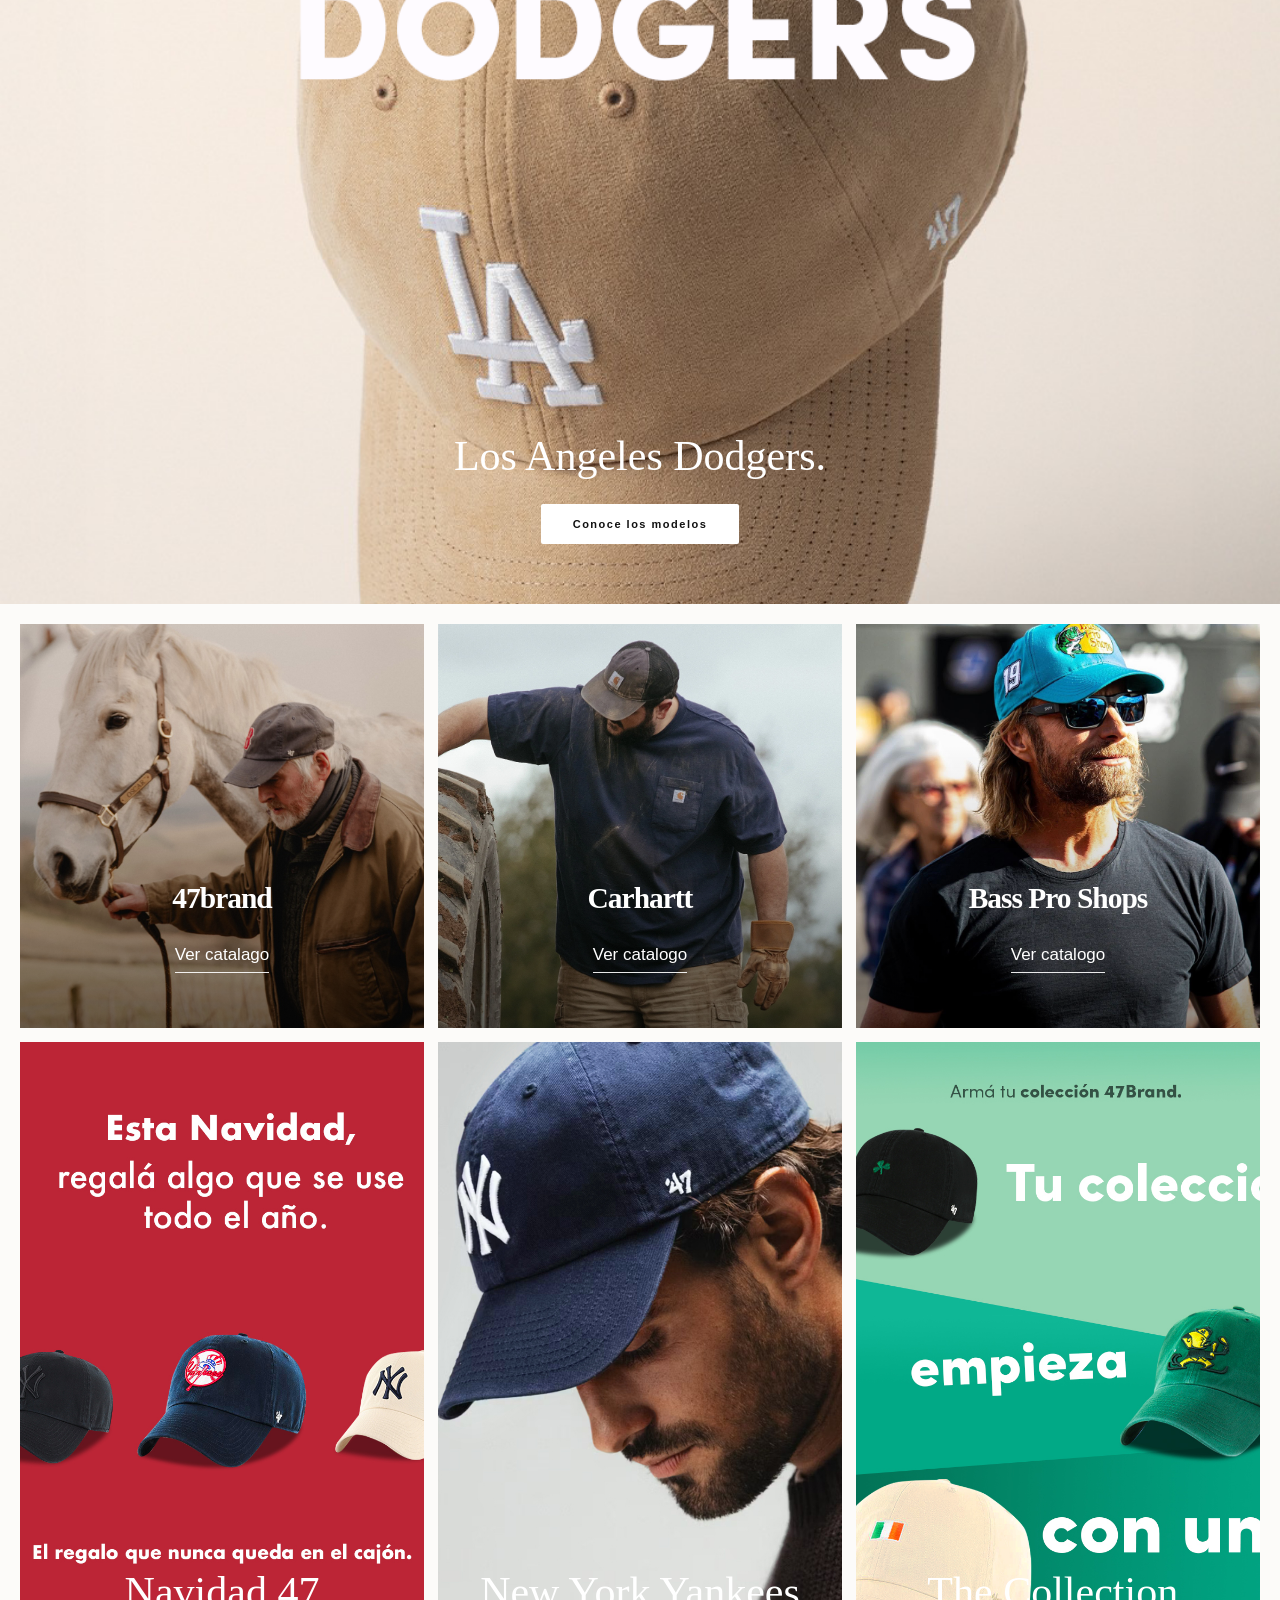
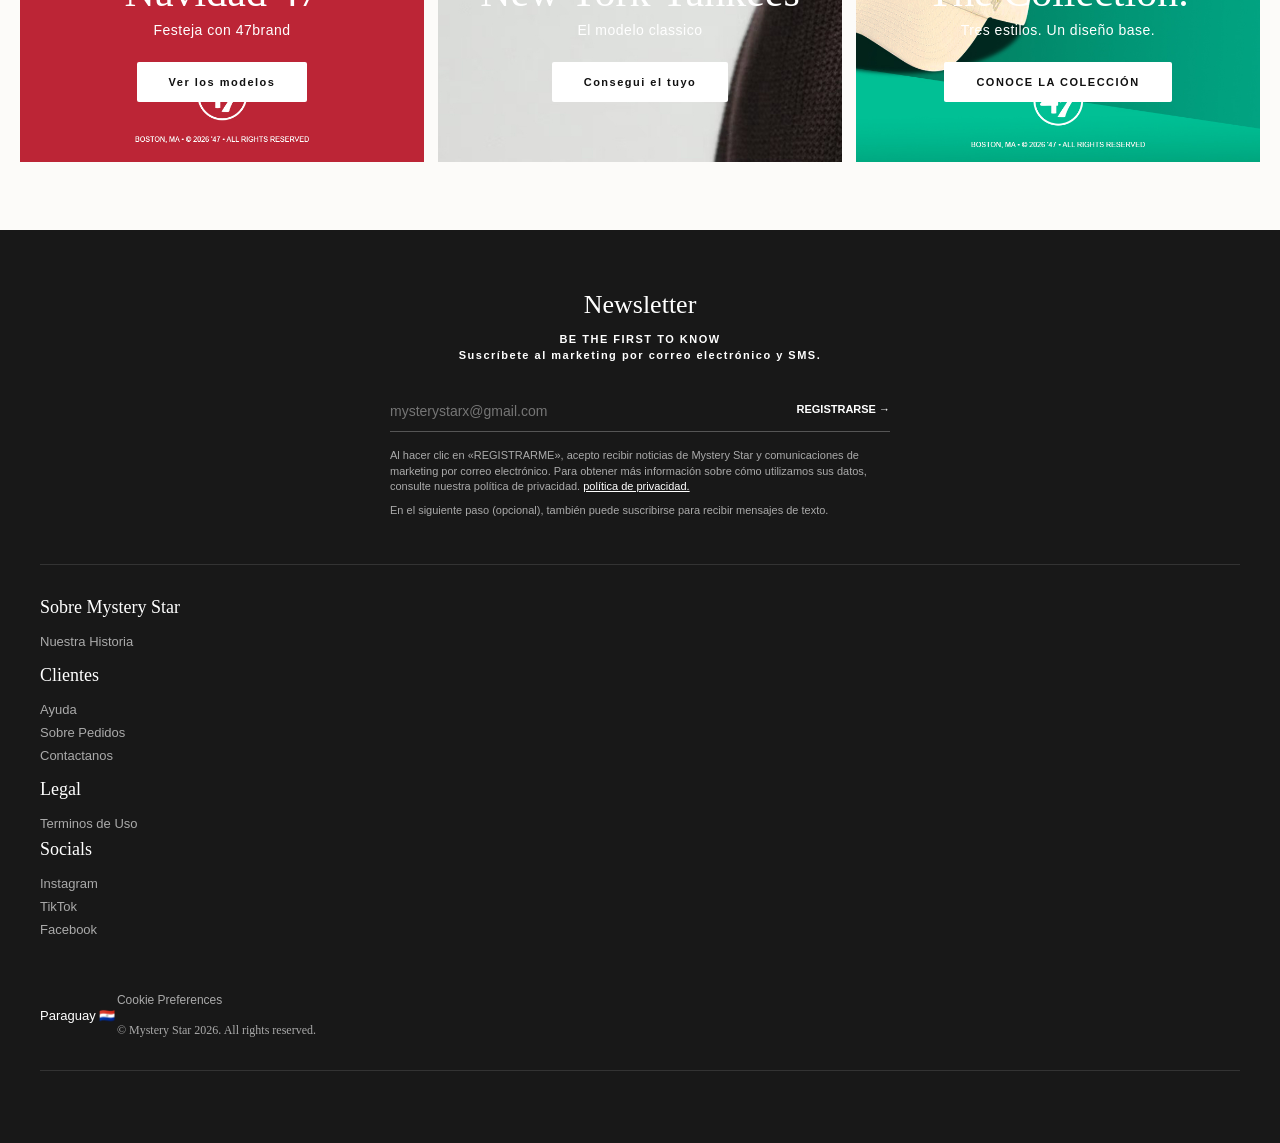
==== commit 5486d192: "Add files via upload" ====
--- a/index.html
+++ b/index.html
@@ -157,7 +157,108 @@
                 <a href="BassProShops.html" class="cta-banner-btn">Obtener la colección</a>
             </div>
         </section>
-
+ 
+        <!-- 6. Horizontal Touch / Desktop Slide Gallery -->
+        <section class="lifestyle-slider-section">
+            <div class="lifestyle-slider">
+                <div class="lifestyle-card">
+                    <div class="card-image"><img src="PORTABLEANAHEIM.jpg" alt="Worldwide Style"></div>
+                    <p class="card-subtitle">Seen everywhere. Worn Worldwide.</p>
+                    <a href="47brand.html" class="card-link">'47 CLEAN UP</a>
+                </div>
+             
+                <div class="lifestyle-card">
+                    <div class="card-image"><img src="aaaporta.jpg" alt="Worldwide Style"></div>
+                    <p class="card-subtitle">Seen everywhere. Worn Worldwide.</p>
+                    <a href="47brand.html" class="card-link">'47 CLEAN UP</a>
+                </div>
+                
+                <div class="lifestyle-card">
+                    <div class="card-image"><img src="CONOR_01.jpg" alt="Worldwide Style"></div>
+                    <p class="card-subtitle">Seen everywhere. Worn Worldwide.</p>
+                    <a href="47brand.html" class="card-link">'47 CLEAN UP</a>
+                </div>
+        
+                <div class="lifestyle-card">
+                    <div class="card-image"><img src="CDNYPORT.jpg" alt="Worldwide Style"></div>
+                    <p class="card-subtitle">Seen everywhere. Worn Worldwide.</p>
+                    <a href="47brand.html" class="card-link">'47 CLEAN UP</a>
+                </div>
+        
+            </div>
+
+            <!-- 5. Full Photo Banner with Text Overlay & CTA Button -->
+        <section class="cta-banner-section">
+            <img src="PINTEREST0247.png" alt="The Icon Class Banner">
+            <div class="cta-banner-content">
+                <h2 class="cta-banner-title">Los Angeles Dodgers.</h2>
+                <p class="cta-banner-subtitle"></p>
+                <a href="47brand.html" class="cta-banner-btn">Conoce los modelos</a>
+            </div>
+        </section>
+  
+        <section class="watch-grid">
+
+    <!-- 47brand-->
+    <a href="47brand.html" class="watch-card">
+        <img src="TITLE01.jpg" alt="47brand">
+
+        <div class="watch-overlay">
+            <h2>47brand</h2>
+            <span>Ver catalago</span>
+        </div>
+    </a>
+
+    <!-- Carhartt -->
+    <a href="Carhartt.html" class="watch-card">
+        <img src="CARTH.jpg" alt="Carhartt">
+
+        <div class="watch-overlay">
+            <h2>Carhartt</h2>
+            <span>Ver catalogo</span>
+        </div>
+
+    <!-- Chrono Monopusher -->
+    <a href="BassProShops.html" class="watch-card">
+        <img src="BPS.jpg" alt="Bass Pro Shops">
+
+        <div class="watch-overlay">
+            <h2>Bass Pro Shops</h2>
+            <span>Ver catalogo</span>
+        </div>
+    </a>
+
+            <!-- 5. Full Photo Banner with Text Overlay & CTA Button -->
+        <section class="cta-banner-section">
+            <img src="NAVIDAD47.jpg" alt="The Icon Class Banner">
+            <div class="cta-banner-content">
+                <h2 class="cta-banner-title">Navidad 47</h2>
+                <p class="cta-banner-subtitle">Festeja con 47brand</p>
+                <a href="47brand.html" class="cta-banner-btn">Ver los modelos</a>
+            </div>
+        </section>
+
+                <!-- 5. Full Photo Banner with Text Overlay & CTA Button -->
+        <section class="cta-banner-section">
+            <img src="BB.jpg" alt="The Icon Class Banner">
+            <div class="cta-banner-content">
+                <h2 class="cta-banner-title">New York Yankees</h2>
+                <p class="cta-banner-subtitle">El modelo classico</p>
+                <a href="47brand.html" class="cta-banner-btn">Consegui el tuyo</a>
+            </div>
+        </section>
+
+                <!-- 5. Full Photo Banner with Text Overlay & CTA Button -->
+        <section class="cta-banner-section">
+            <img src="LASTONECHRISTMAS.jpg" alt="The Icon Class Banner">
+            <div class="cta-banner-content">
+                <h2 class="cta-banner-title">The Collection.</h2>
+                <p class="cta-banner-subtitle">Tres estilos. Un diseño base.</p>
+                <a href="47brand.html" class="cta-banner-btn">CONOCE LA COLECCIÓN
+                </a>
+            </div>
+        </section>
+   
 
         
       </main>
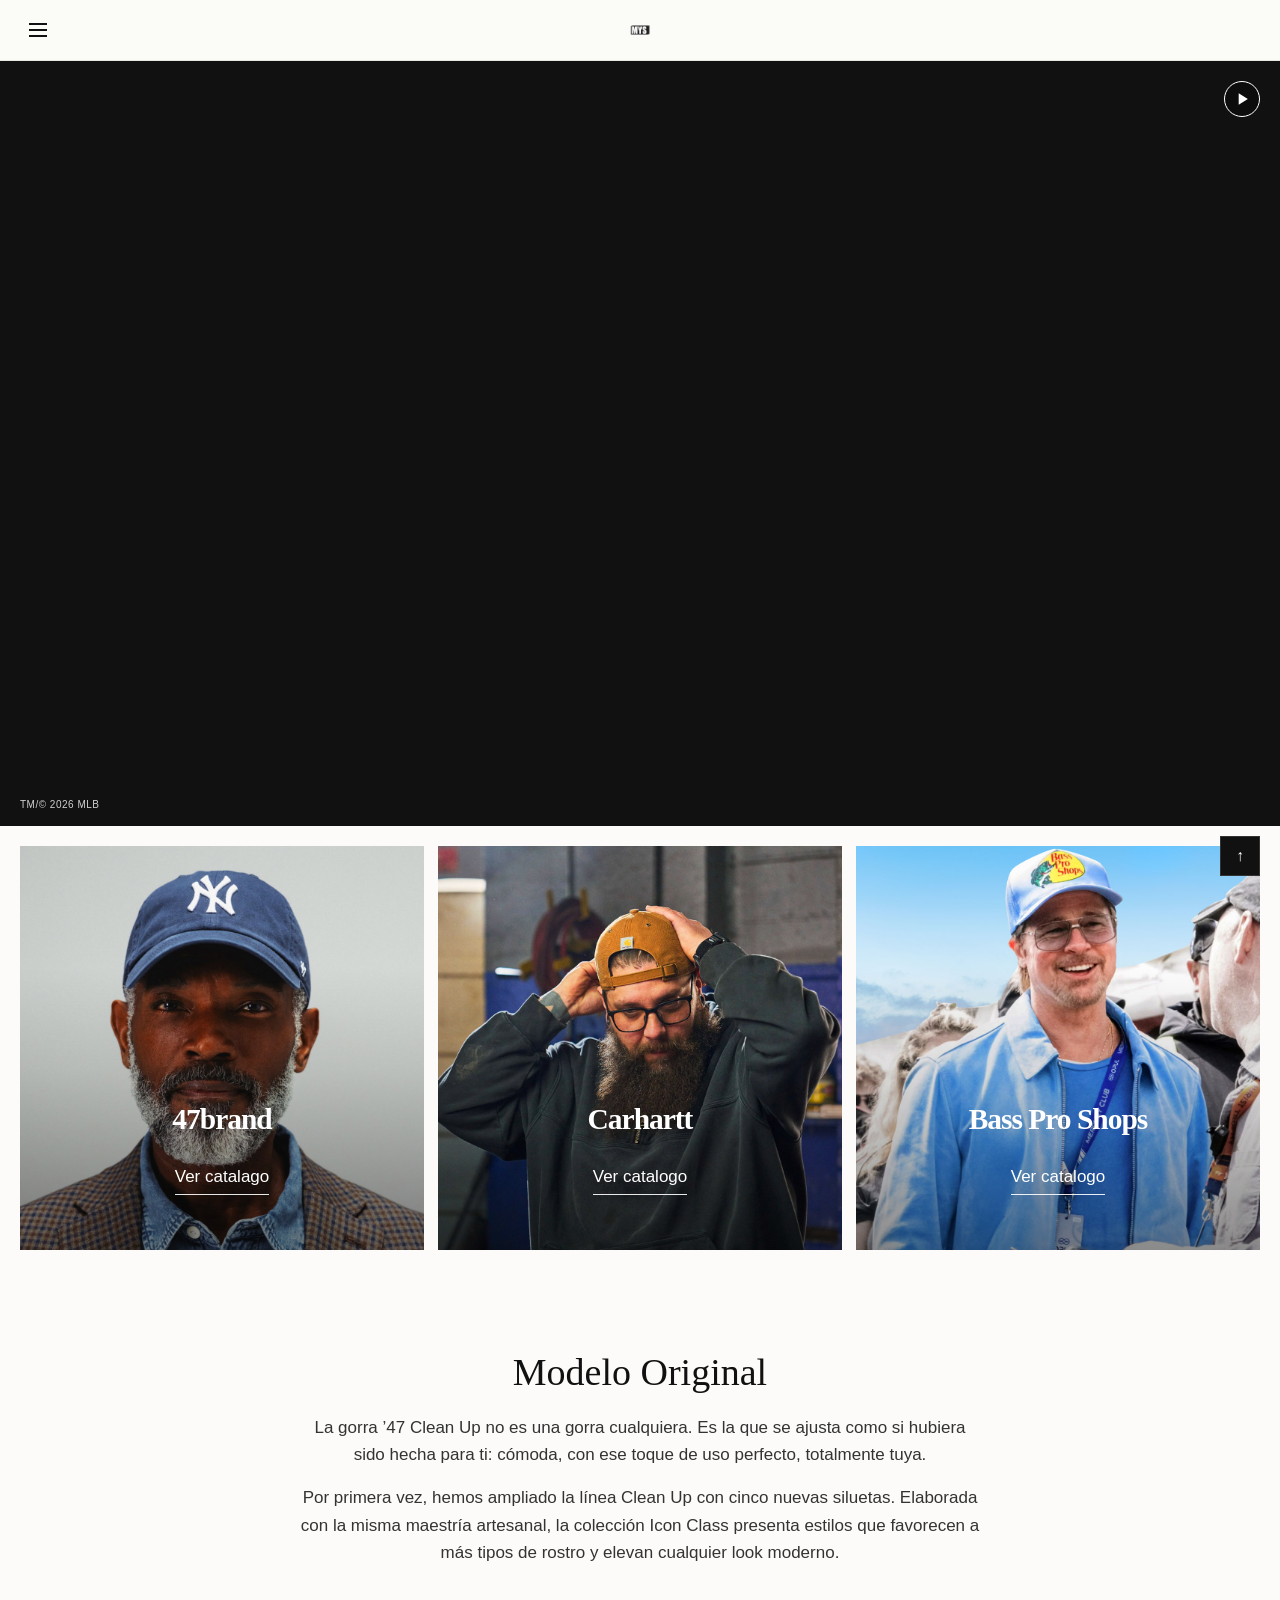
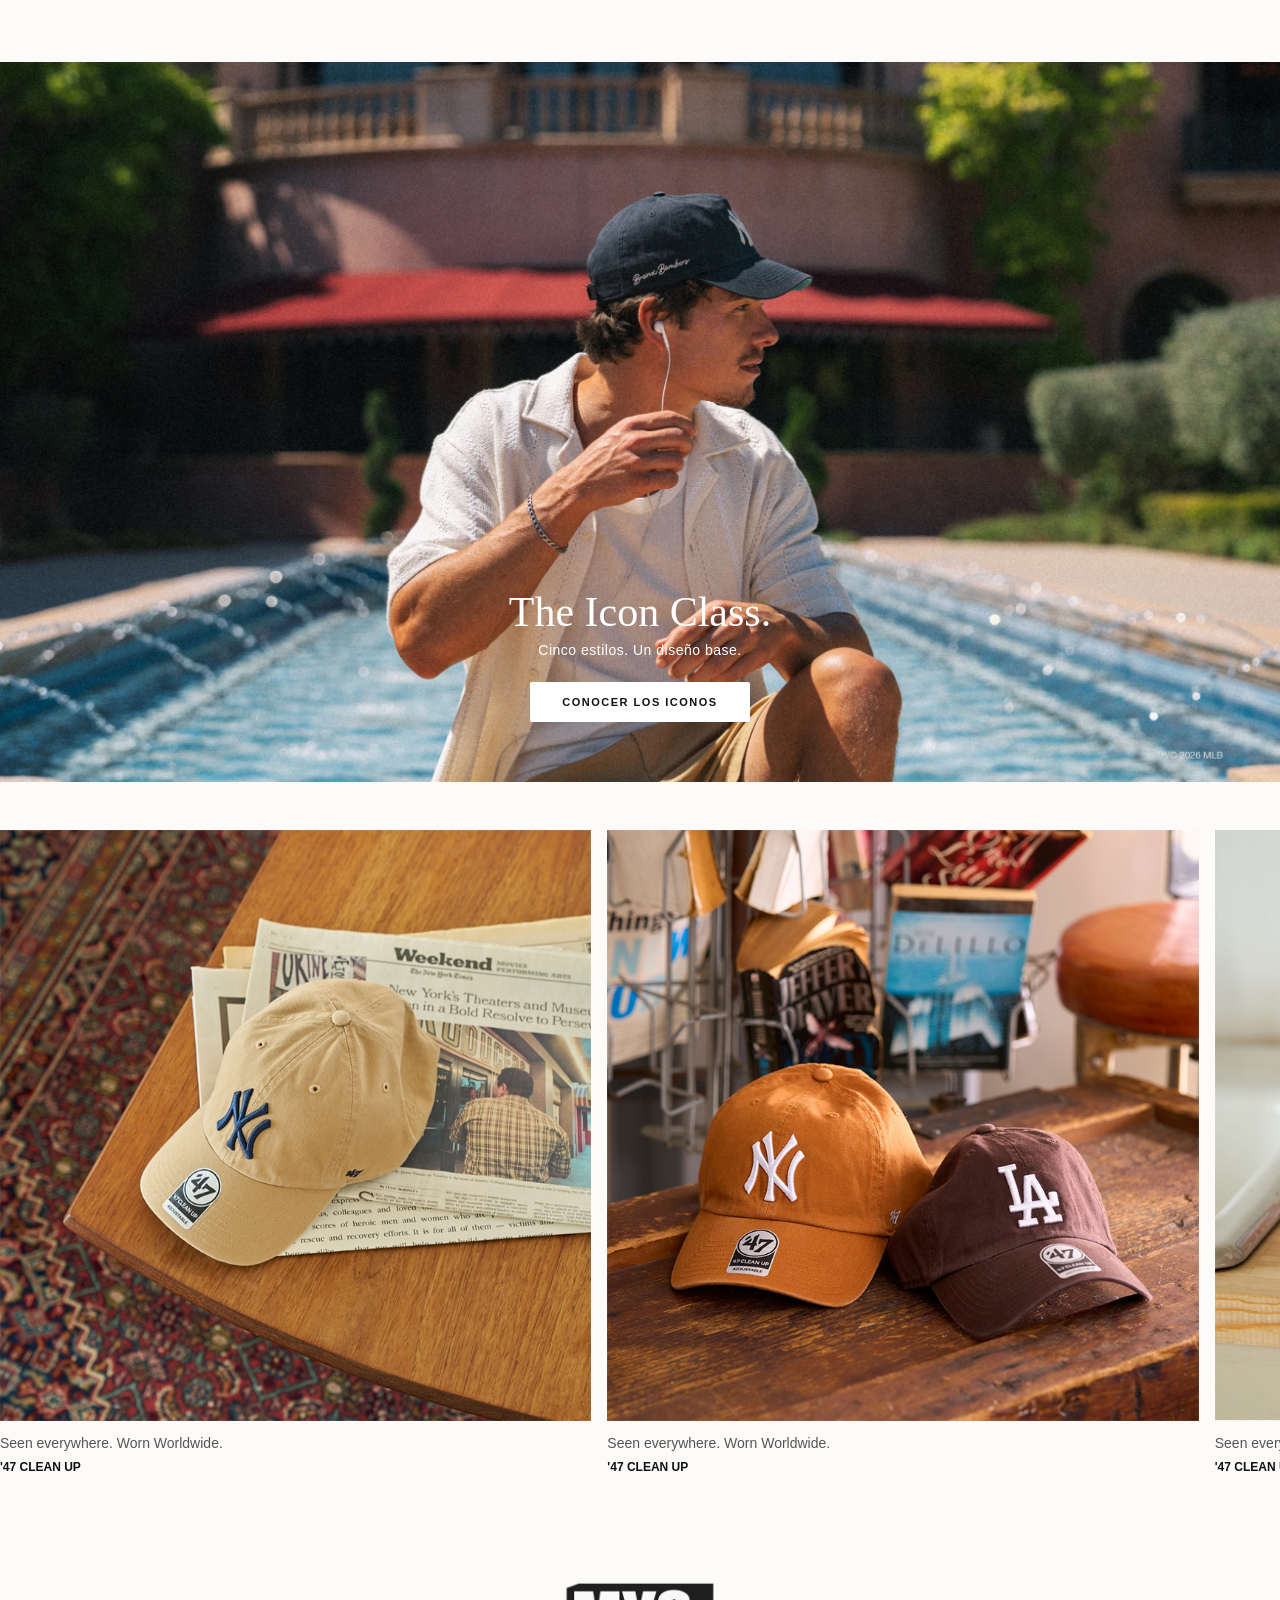
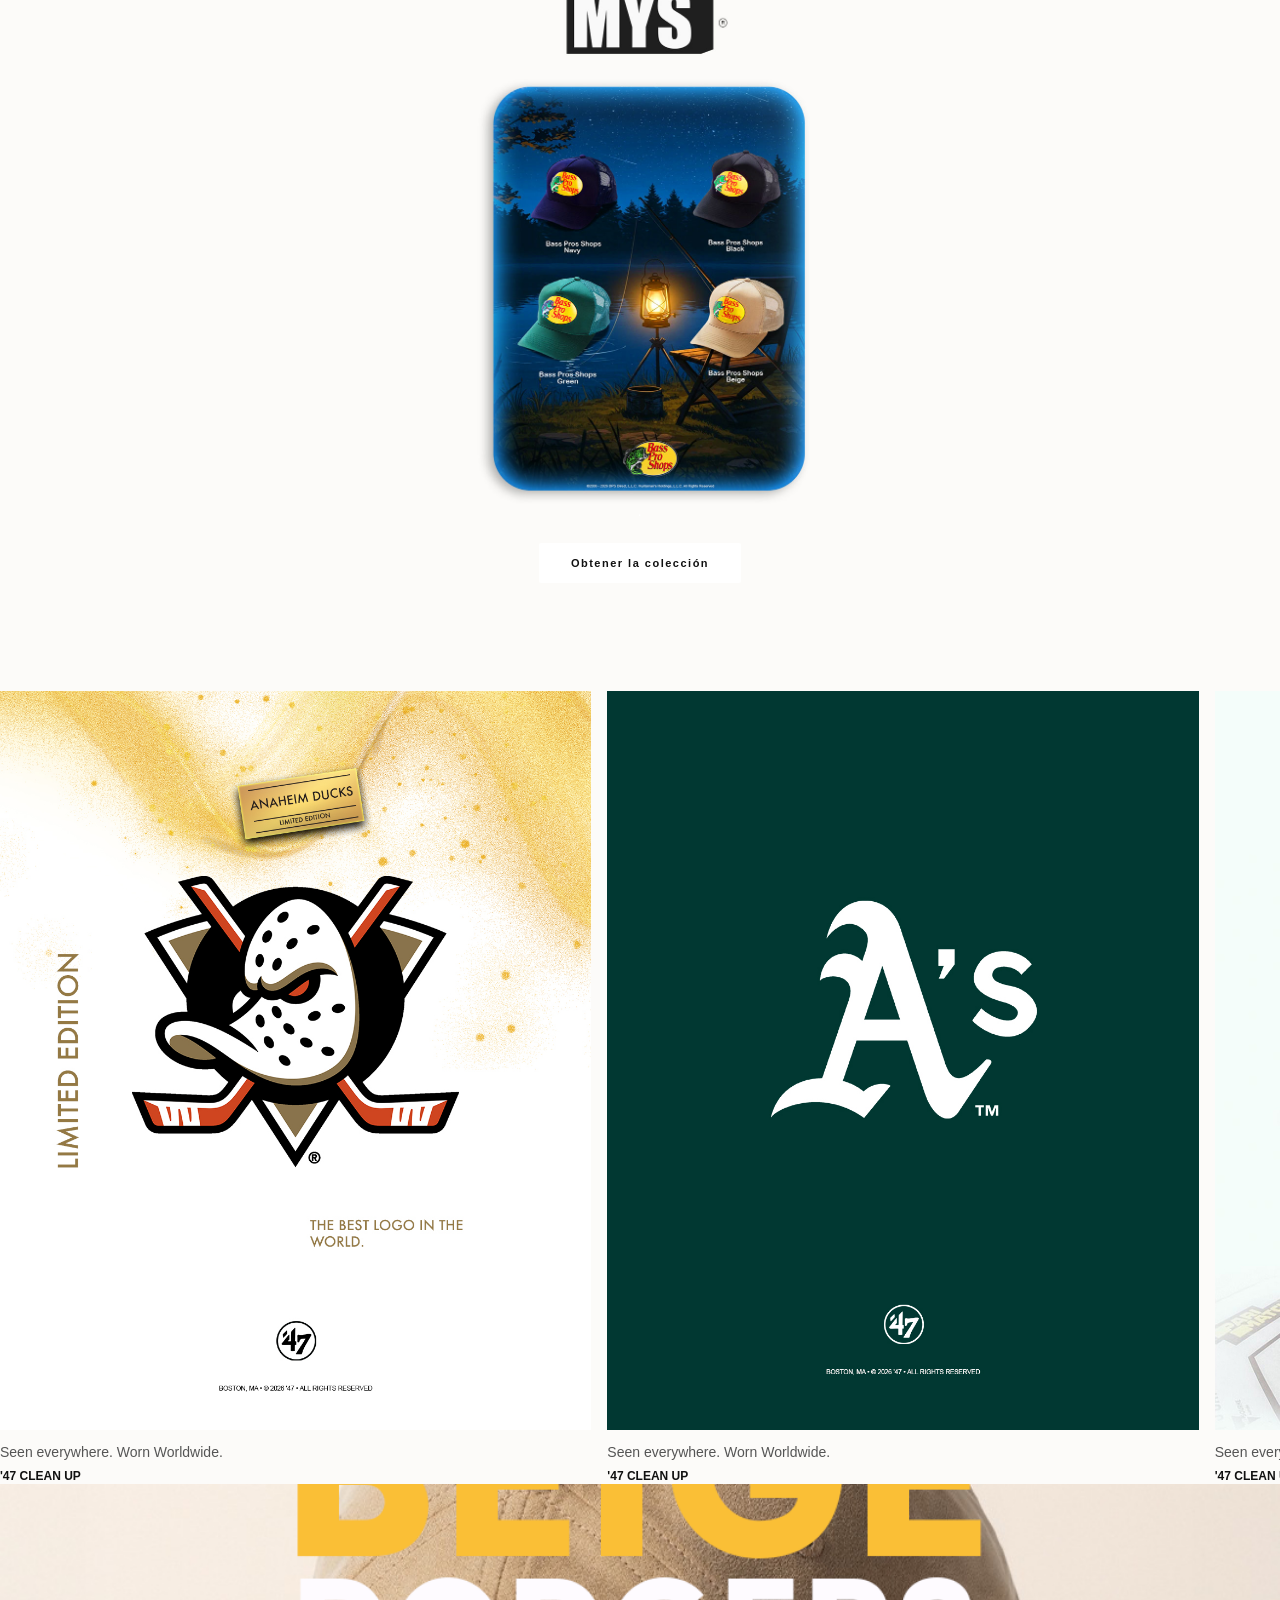
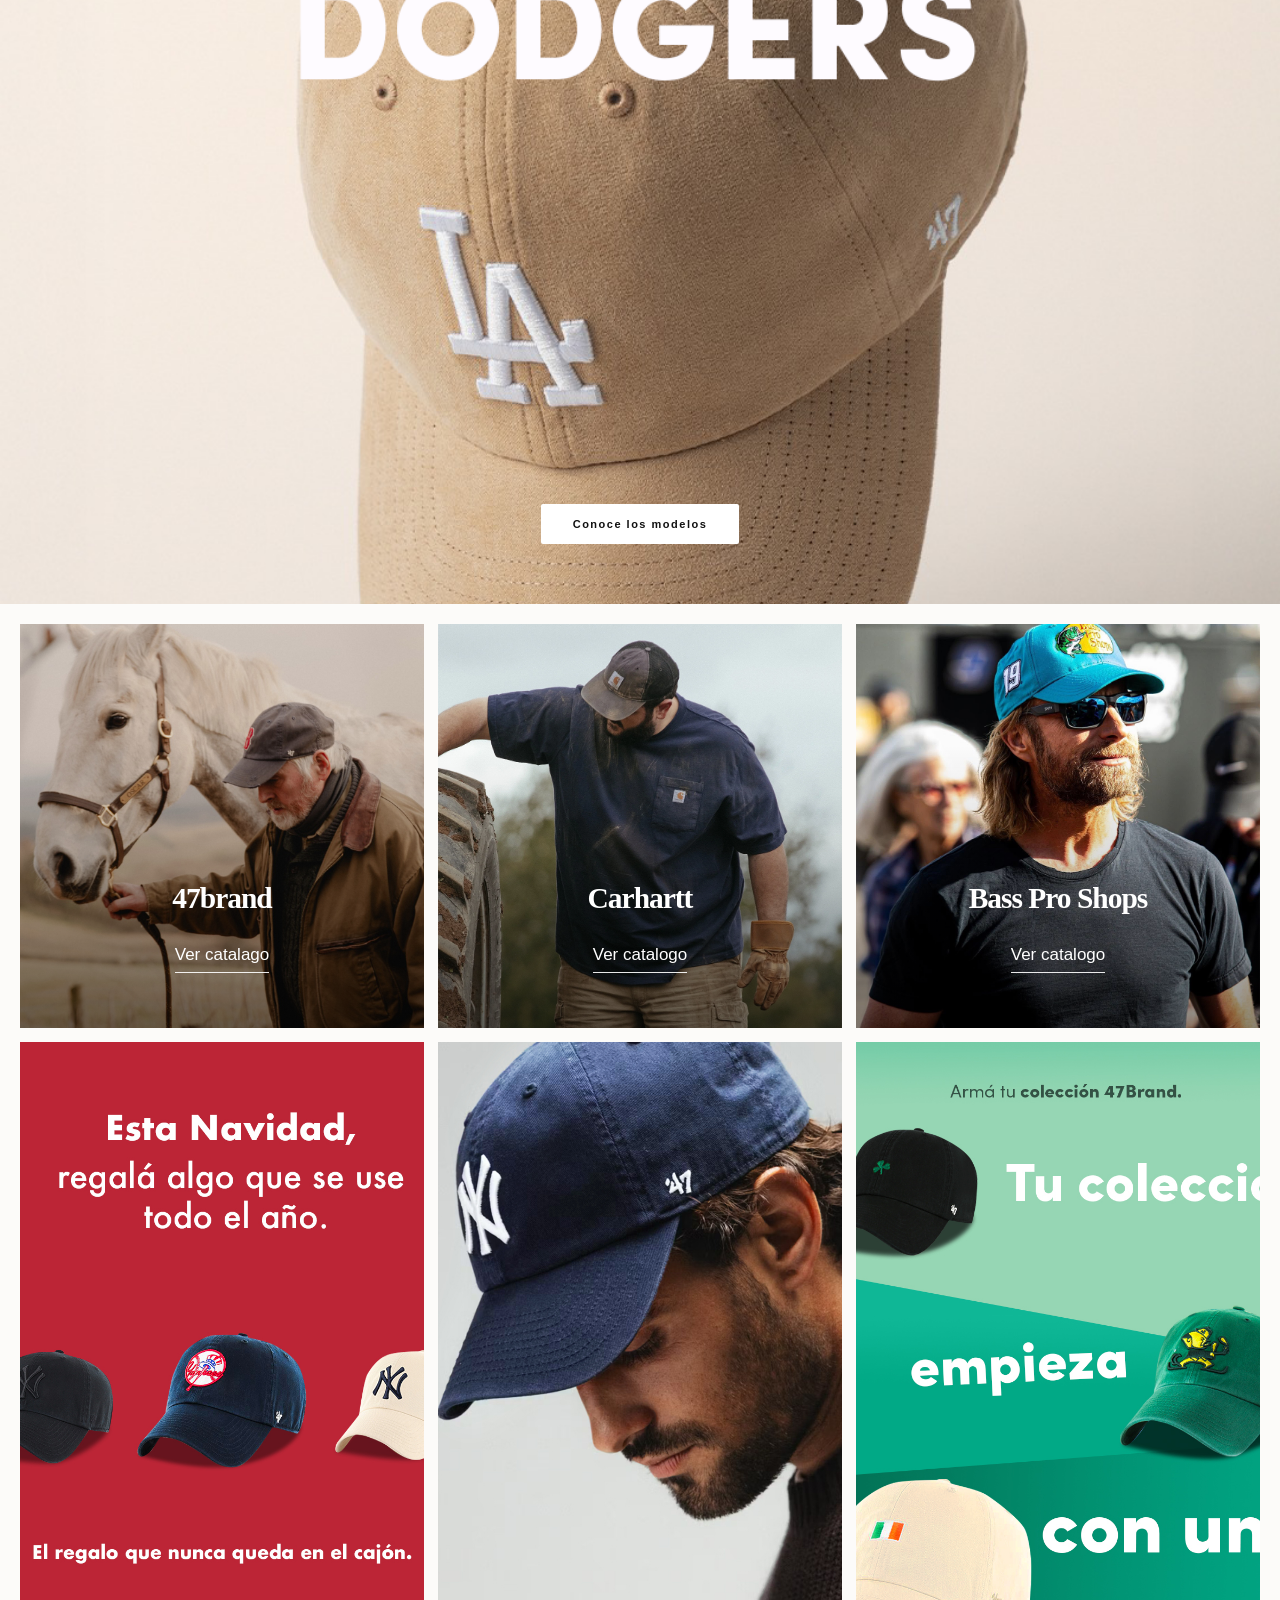
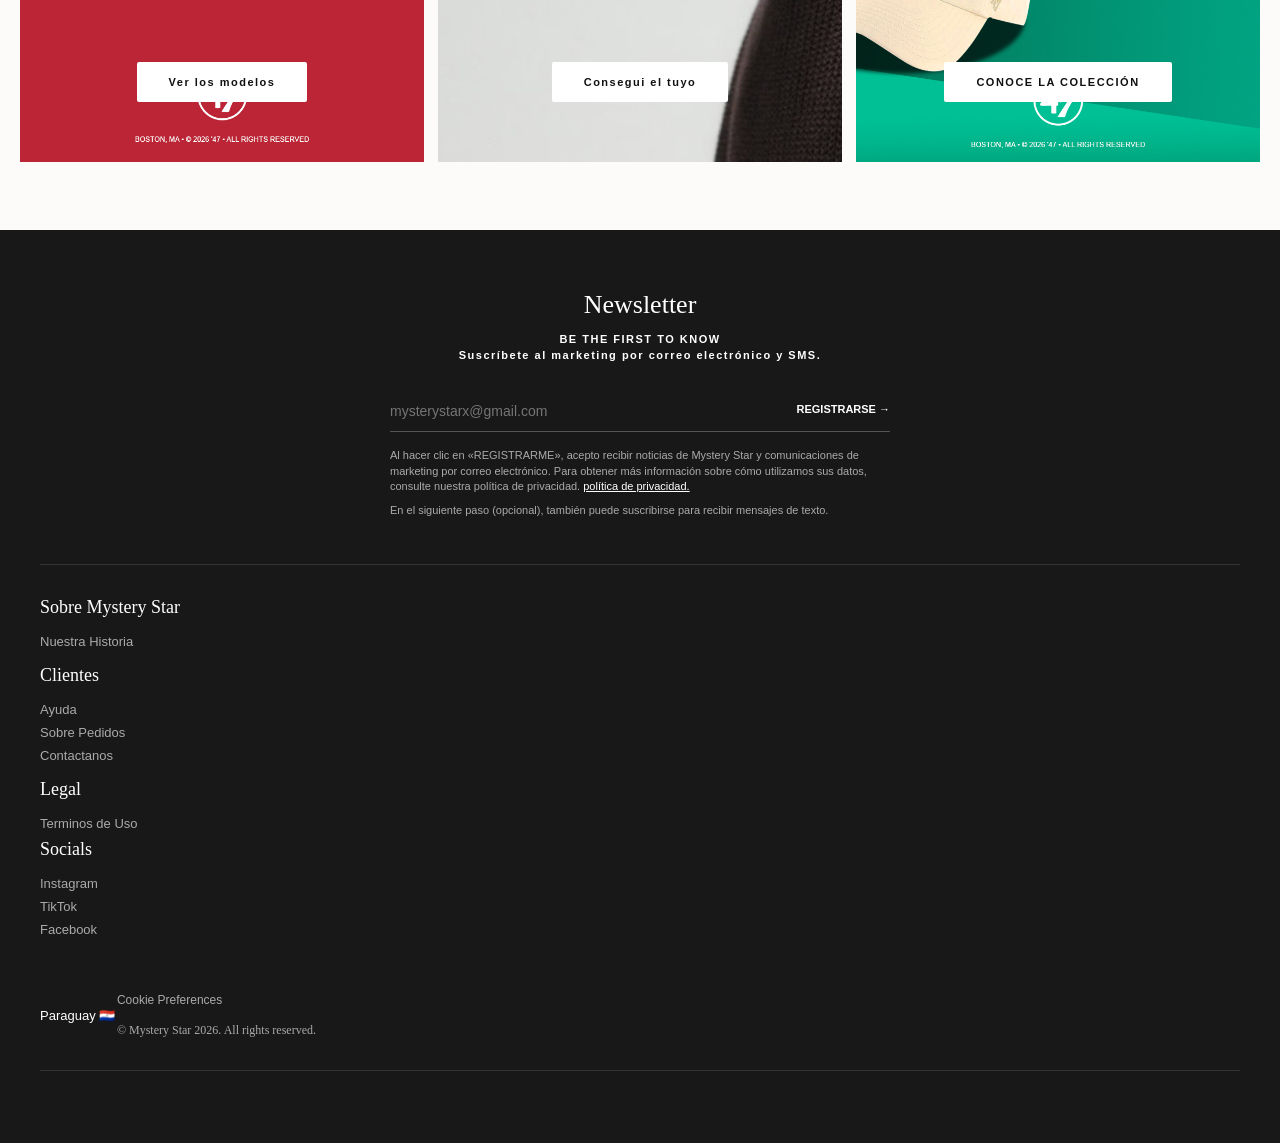
==== commit 1fb98a84: "Add files via upload" ====
--- a/index.html
+++ b/index.html
@@ -191,7 +191,7 @@
         <section class="cta-banner-section">
             <img src="PINTEREST0247.png" alt="The Icon Class Banner">
             <div class="cta-banner-content">
-                <h2 class="cta-banner-title">Los Angeles Dodgers.</h2>
+                <h2 class="cta-banner-title"></h2>
                 <p class="cta-banner-subtitle"></p>
                 <a href="47brand.html" class="cta-banner-btn">Conoce los modelos</a>
             </div>
@@ -232,8 +232,8 @@
         <section class="cta-banner-section">
             <img src="NAVIDAD47.jpg" alt="The Icon Class Banner">
             <div class="cta-banner-content">
-                <h2 class="cta-banner-title">Navidad 47</h2>
-                <p class="cta-banner-subtitle">Festeja con 47brand</p>
+                <h2 class="cta-banner-title"></h2>
+                <p class="cta-banner-subtitle"></p>
                 <a href="47brand.html" class="cta-banner-btn">Ver los modelos</a>
             </div>
         </section>
@@ -242,8 +242,8 @@
         <section class="cta-banner-section">
             <img src="BB.jpg" alt="The Icon Class Banner">
             <div class="cta-banner-content">
-                <h2 class="cta-banner-title">New York Yankees</h2>
-                <p class="cta-banner-subtitle">El modelo classico</p>
+                <h2 class="cta-banner-title"></h2>
+                <p class="cta-banner-subtitle"></p>
                 <a href="47brand.html" class="cta-banner-btn">Consegui el tuyo</a>
             </div>
         </section>
@@ -252,8 +252,8 @@
         <section class="cta-banner-section">
             <img src="LASTONECHRISTMAS.jpg" alt="The Icon Class Banner">
             <div class="cta-banner-content">
-                <h2 class="cta-banner-title">The Collection.</h2>
-                <p class="cta-banner-subtitle">Tres estilos. Un diseño base.</p>
+                <h2 class="cta-banner-title"></h2>
+                <p class="cta-banner-subtitle"></p>
                 <a href="47brand.html" class="cta-banner-btn">CONOCE LA COLECCIÓN
                 </a>
             </div>
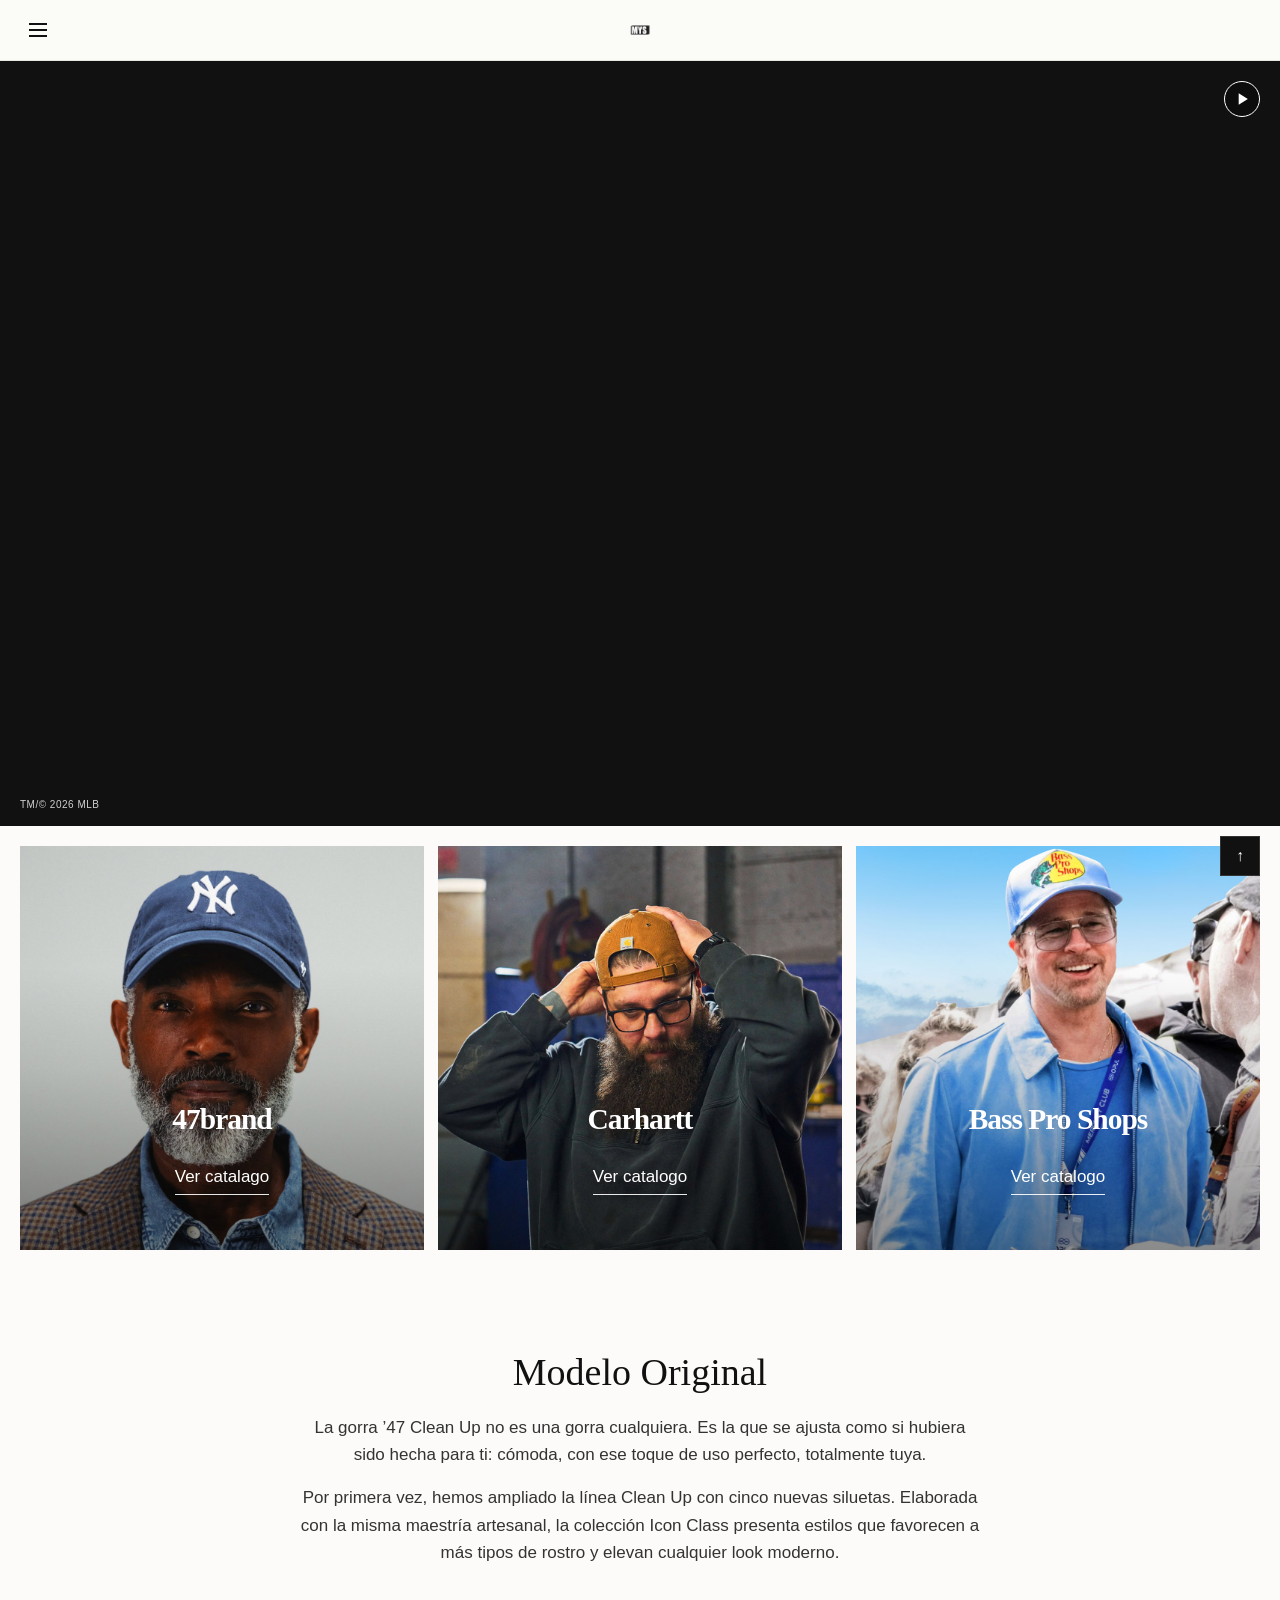
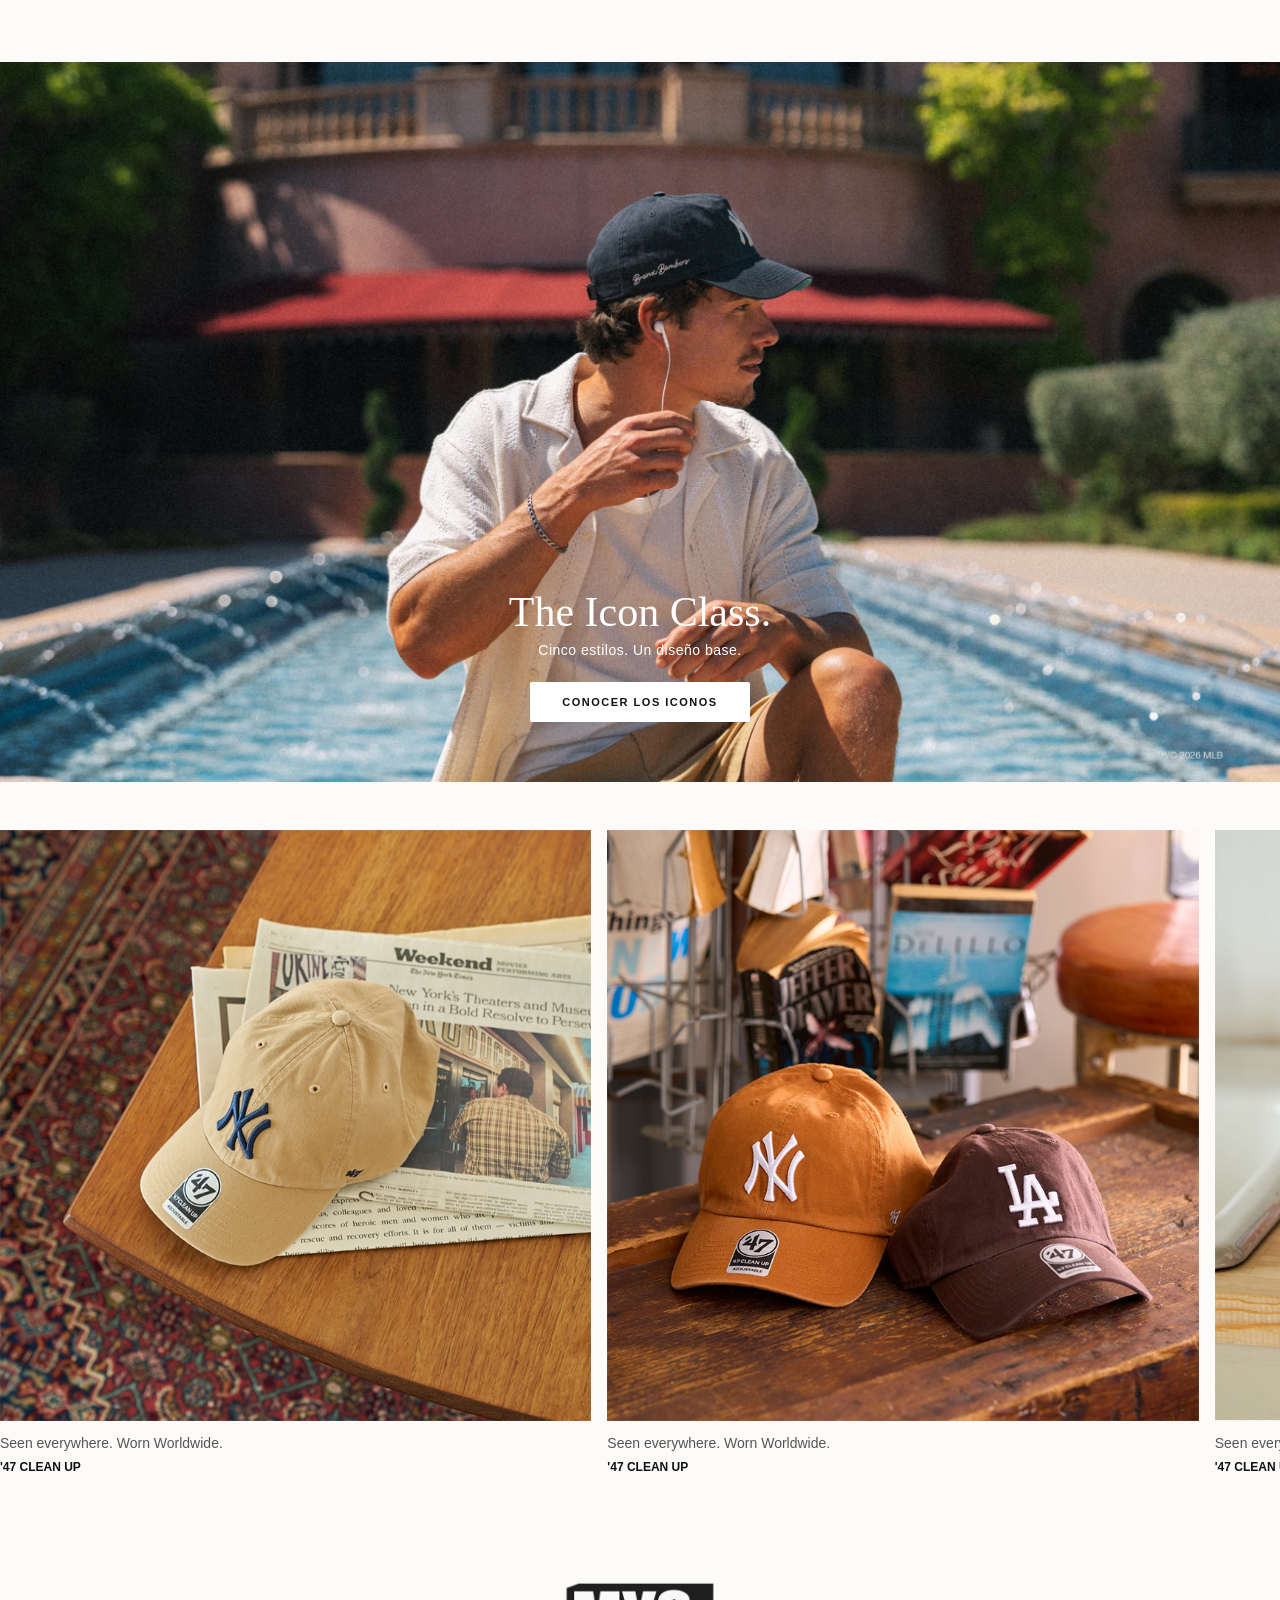
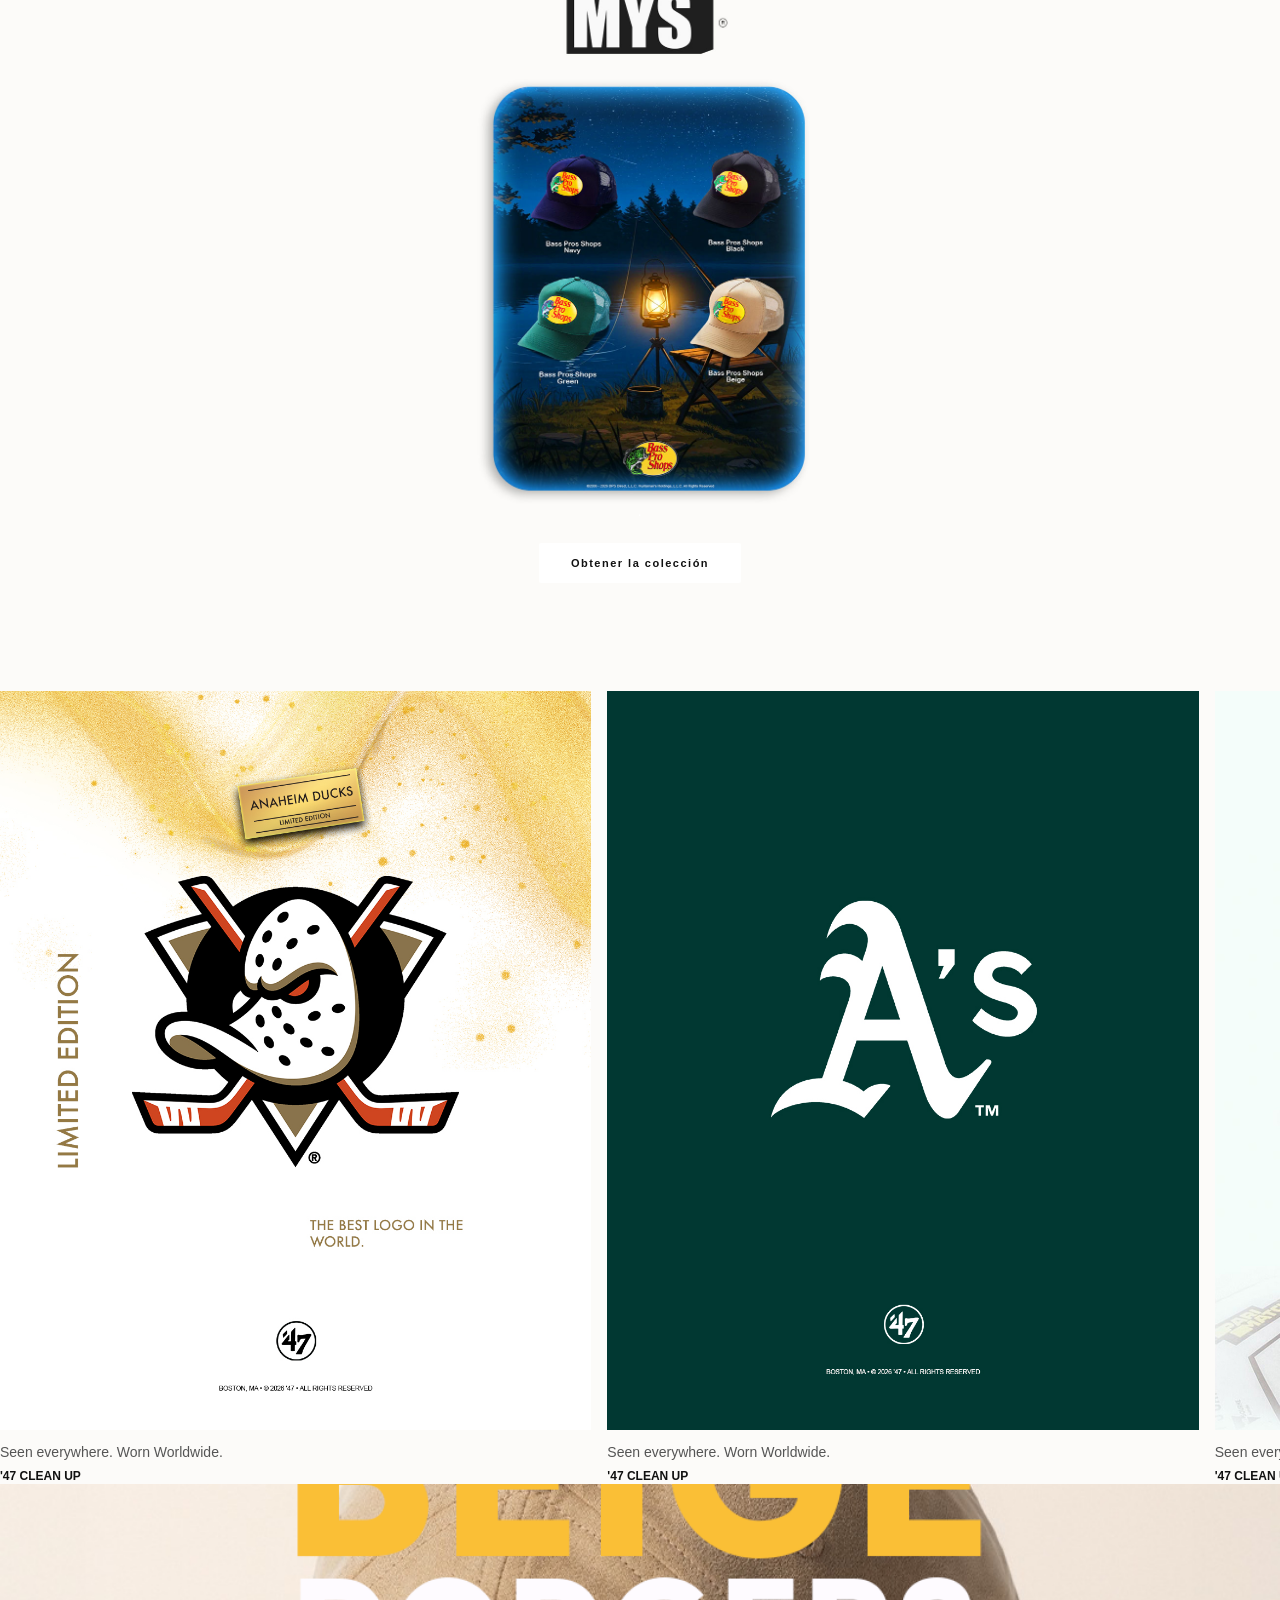
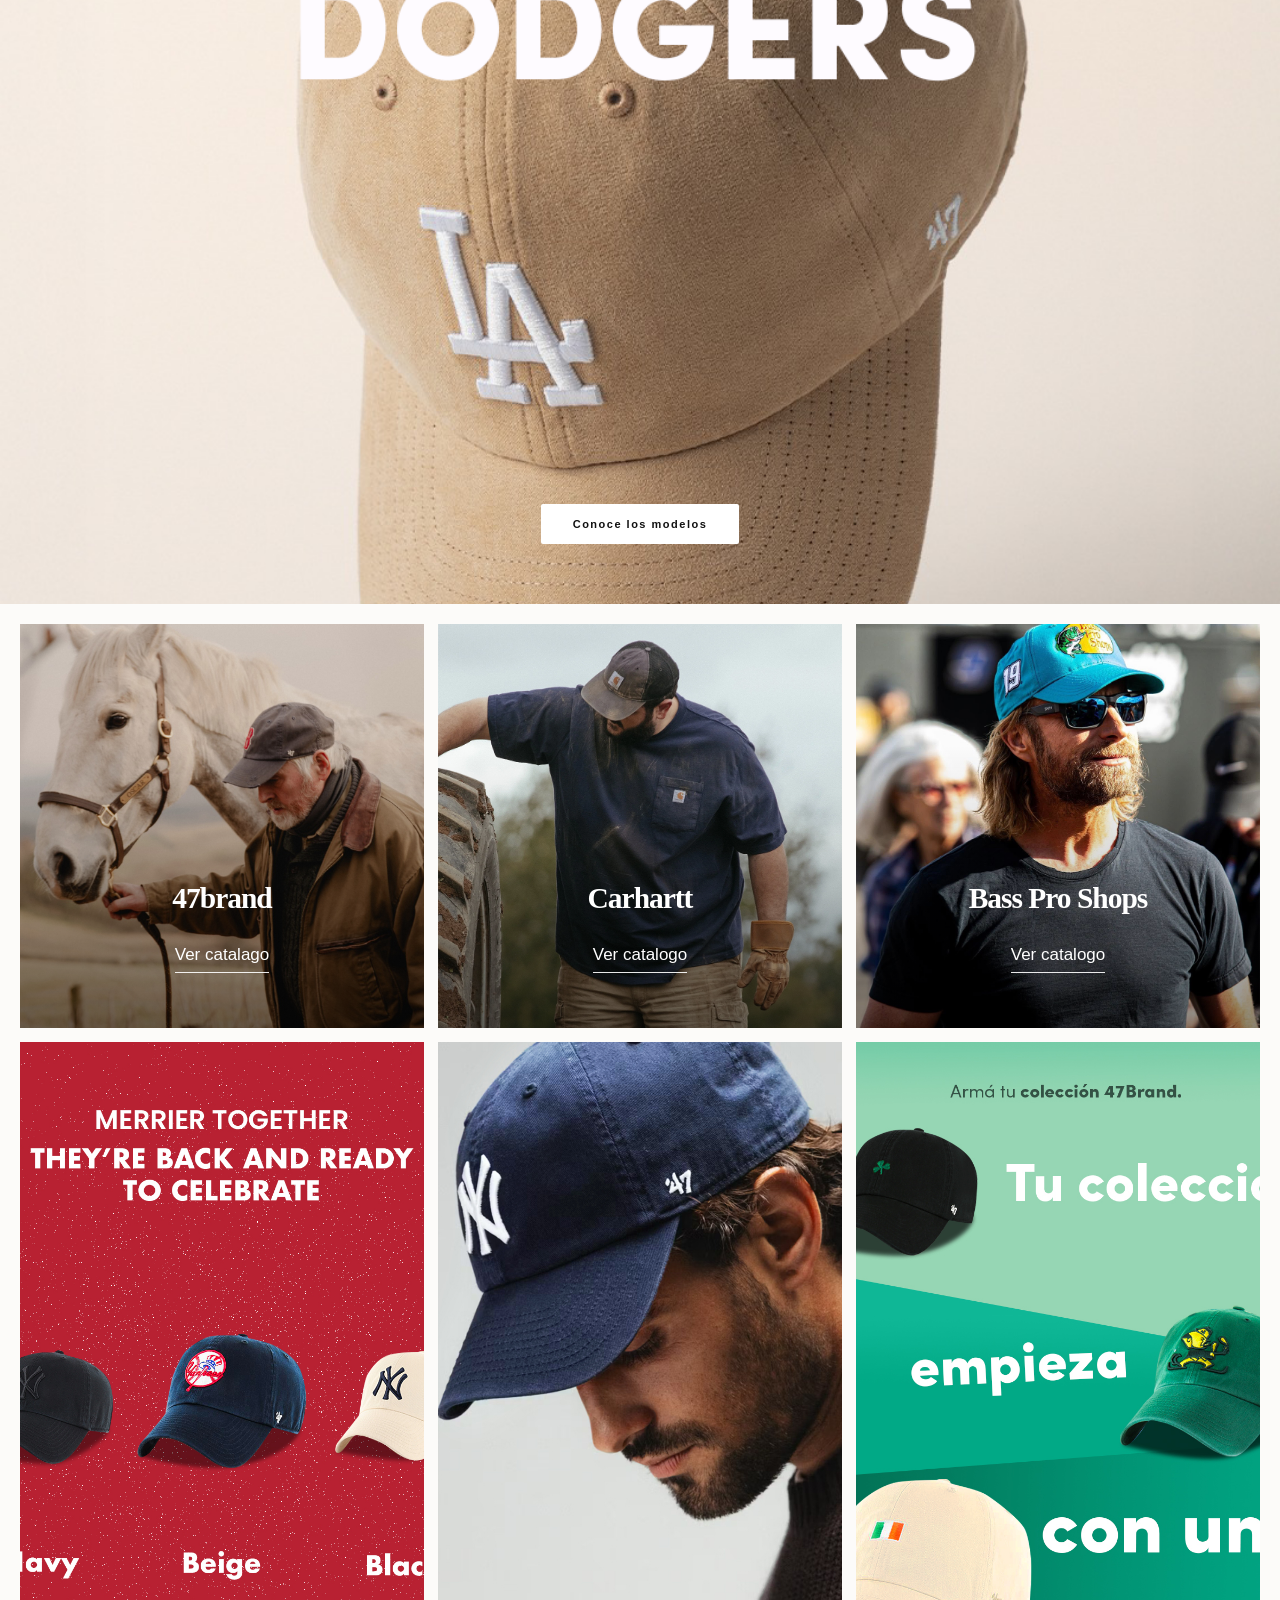
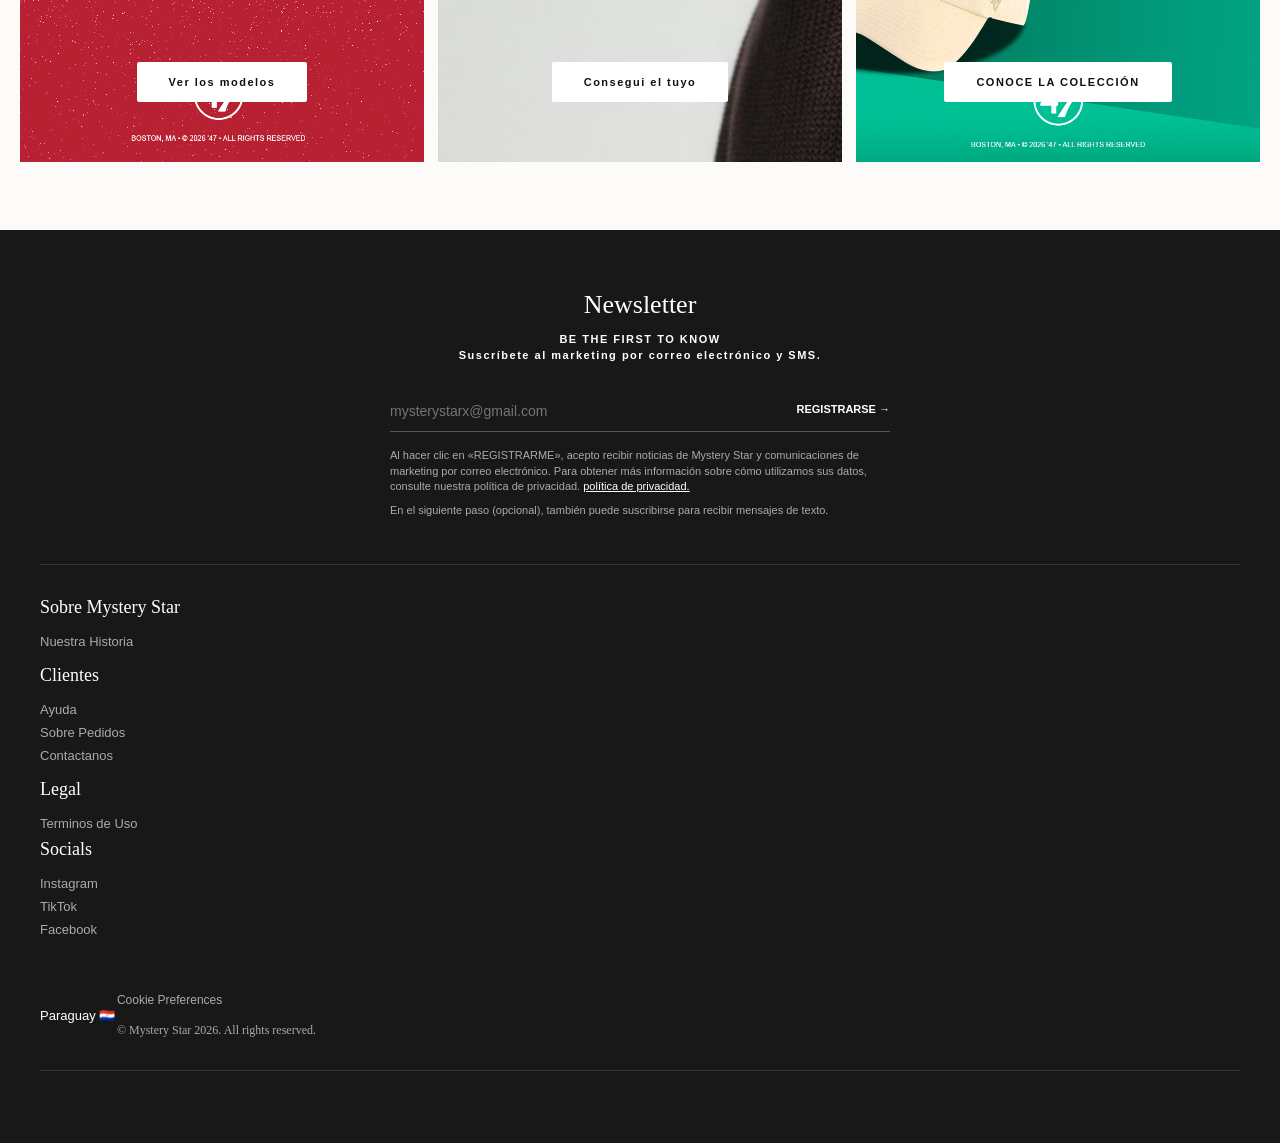
==== commit 3aa638d1: "Add files via upload" ====
--- a/index.html
+++ b/index.html
@@ -230,7 +230,7 @@
 
             <!-- 5. Full Photo Banner with Text Overlay & CTA Button -->
         <section class="cta-banner-section">
-            <img src="NAVIDAD47.jpg" alt="The Icon Class Banner">
+            <img src="Christmas01.jpg" alt="The Icon Class Banner">
             <div class="cta-banner-content">
                 <h2 class="cta-banner-title"></h2>
                 <p class="cta-banner-subtitle"></p>
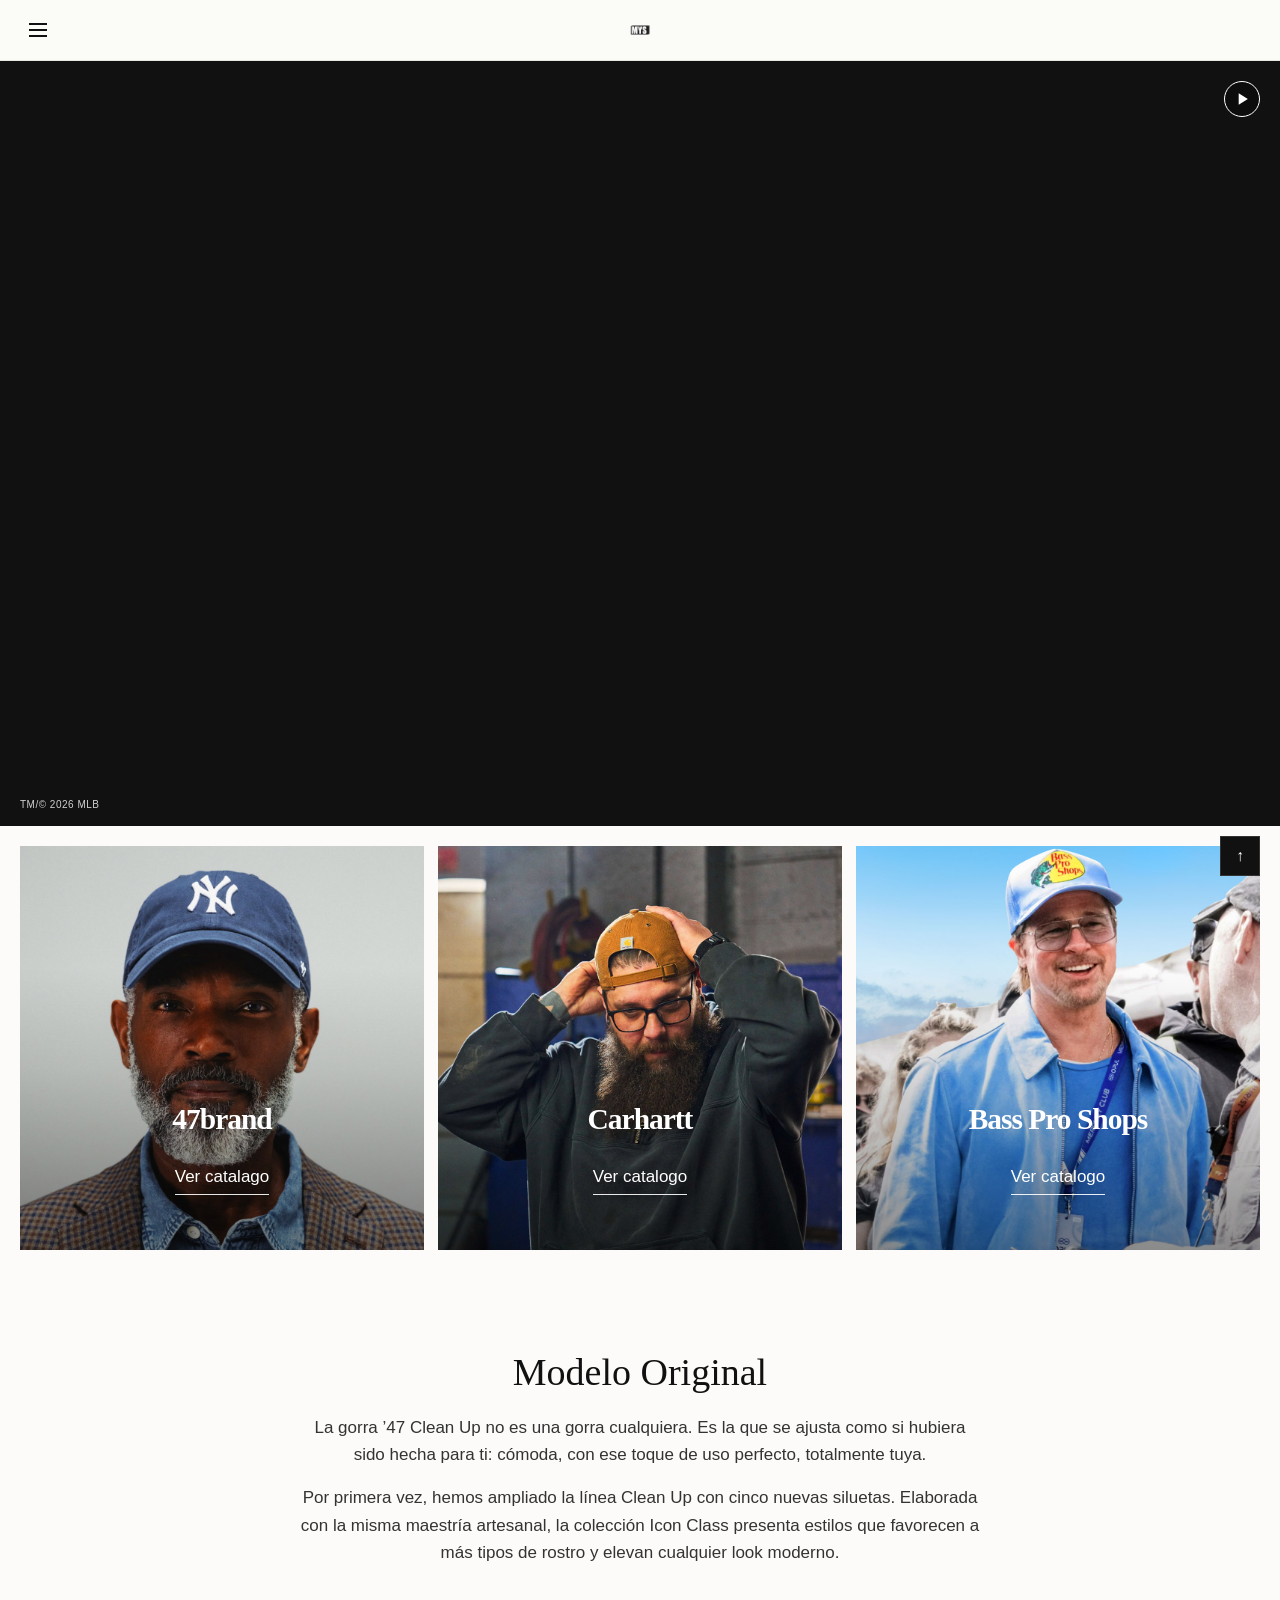
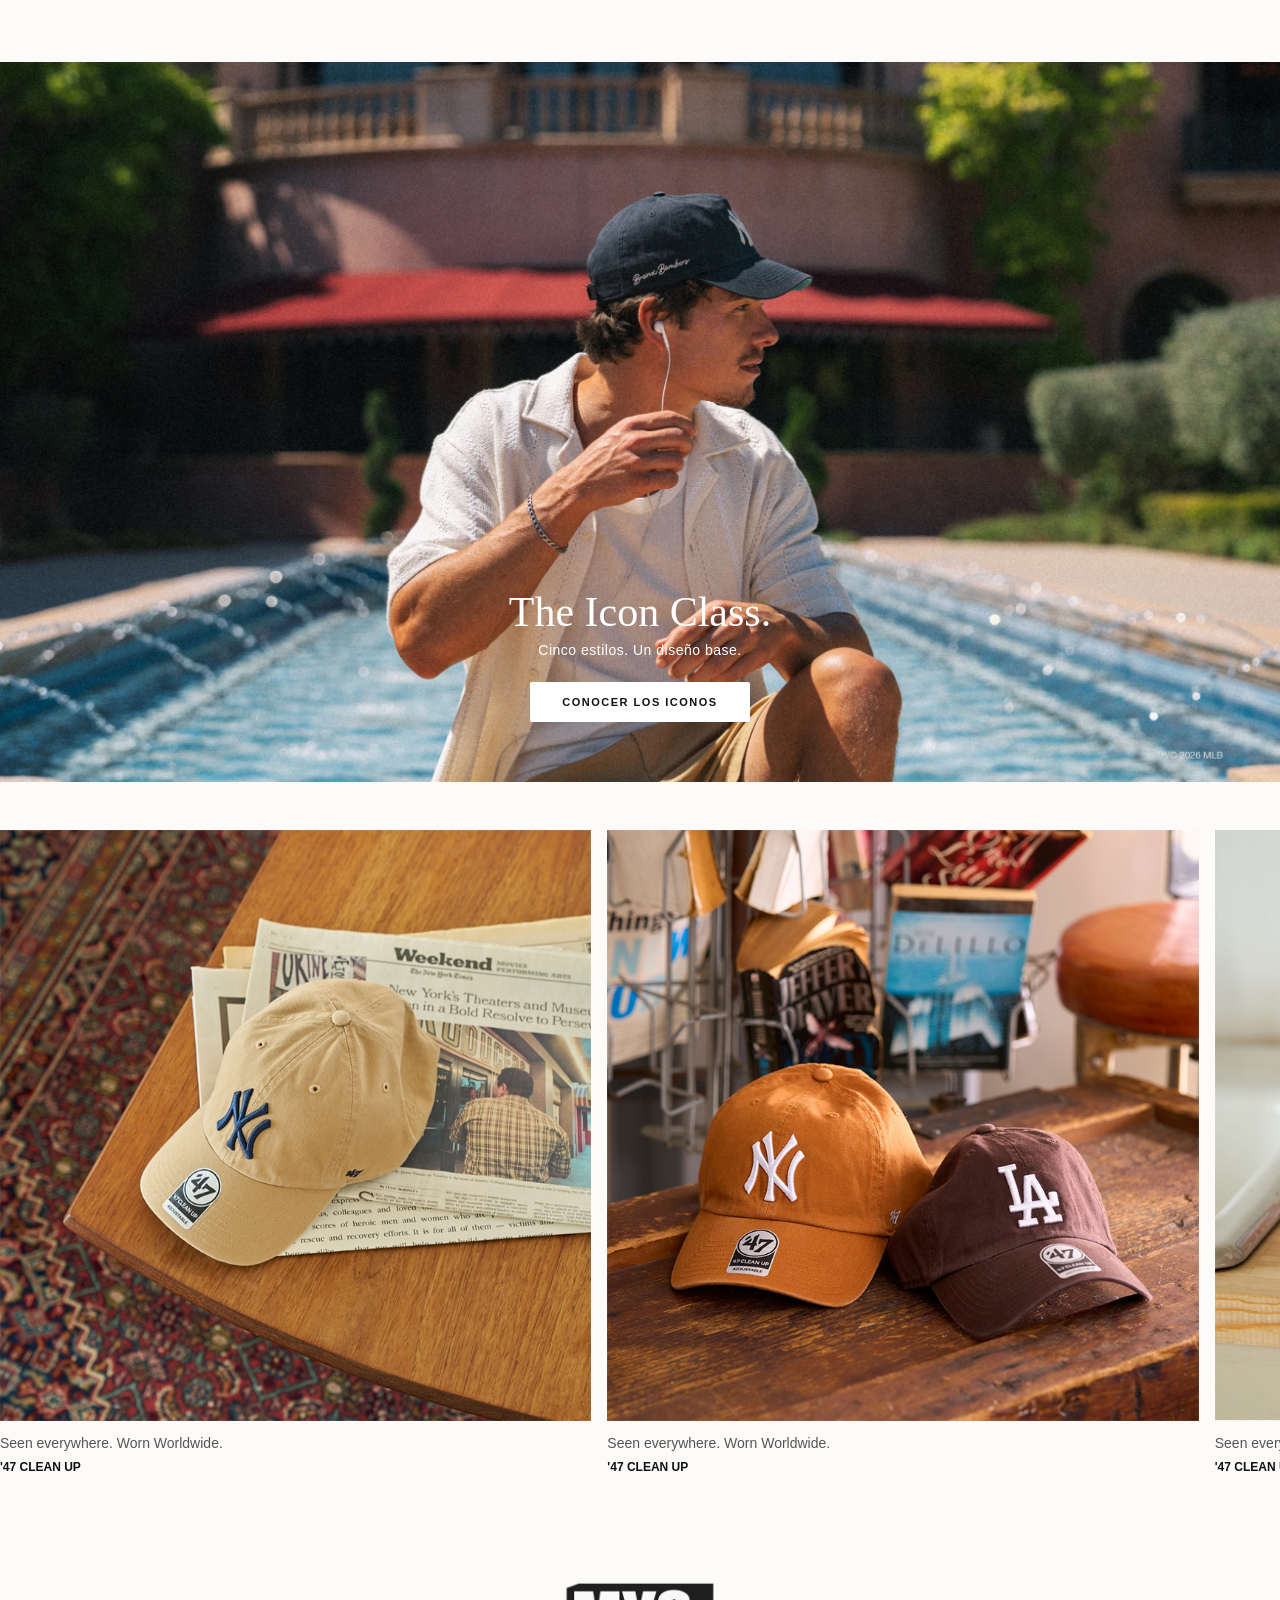
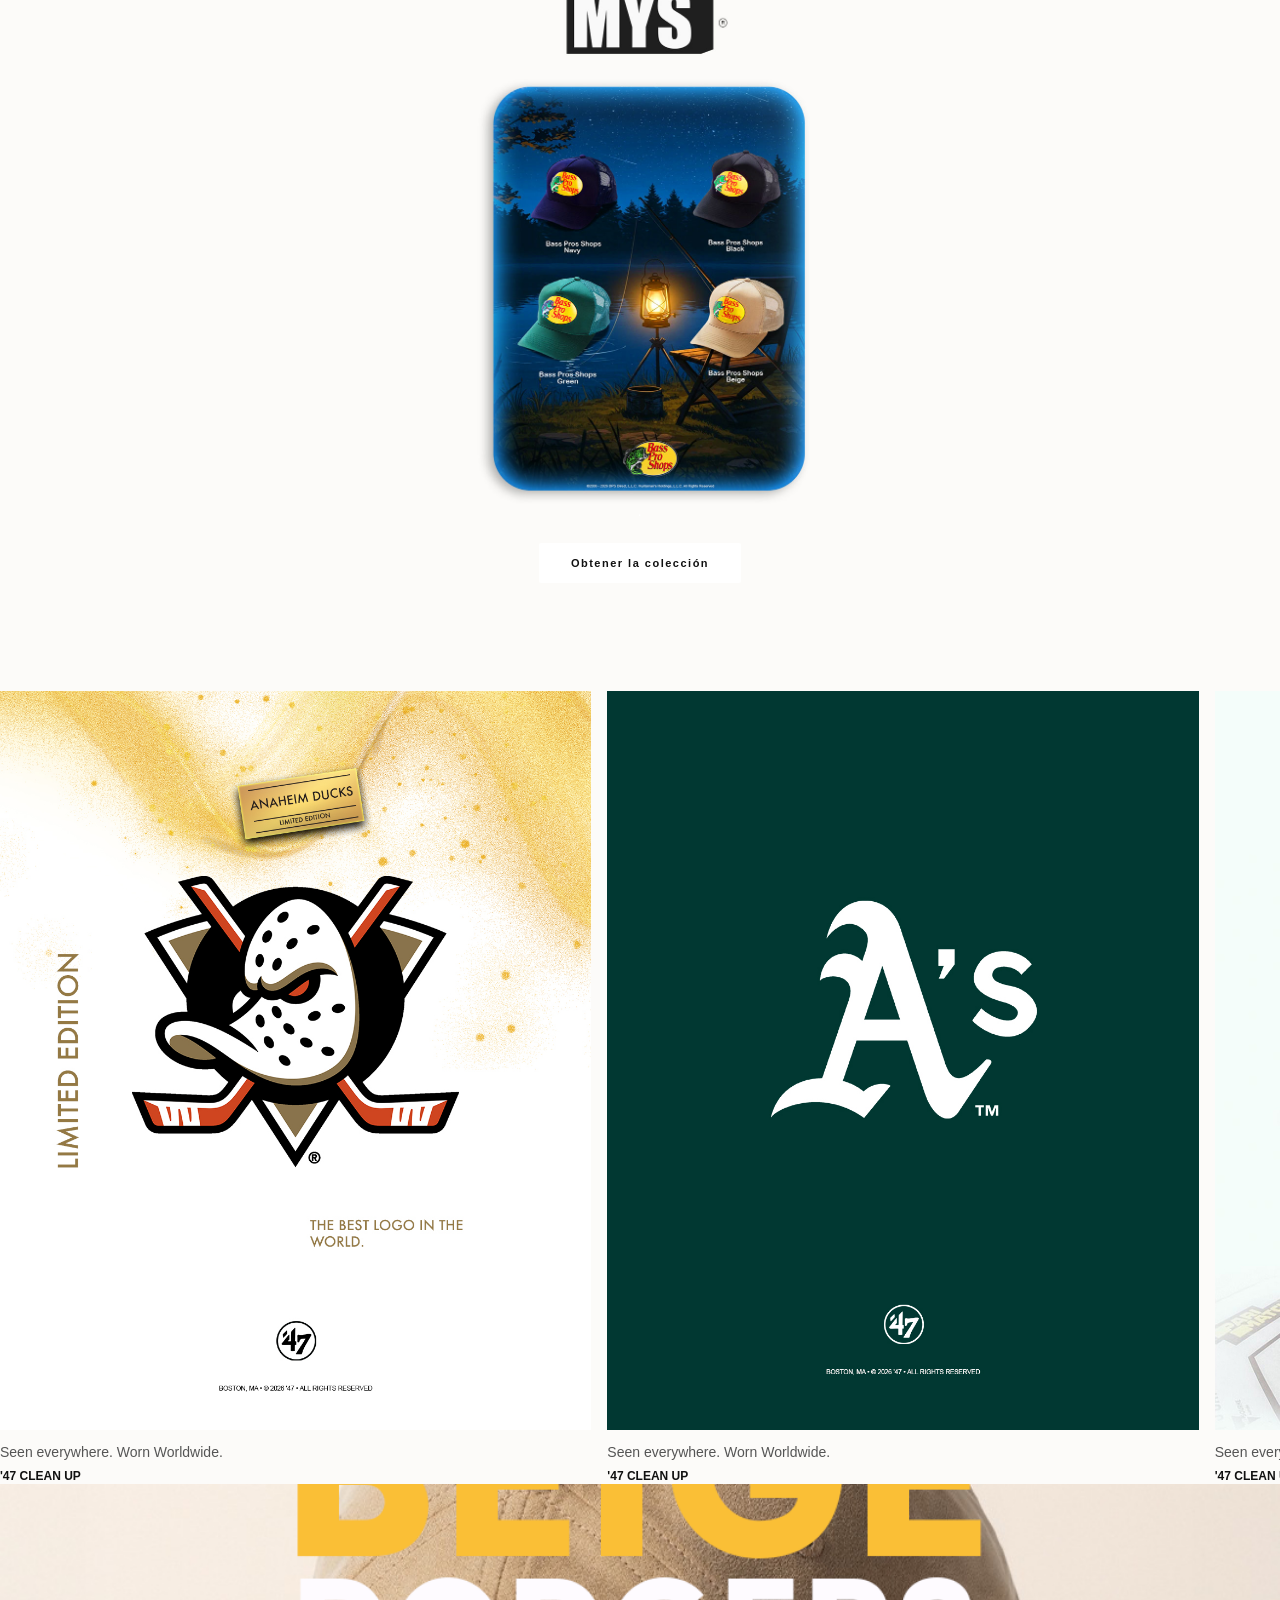
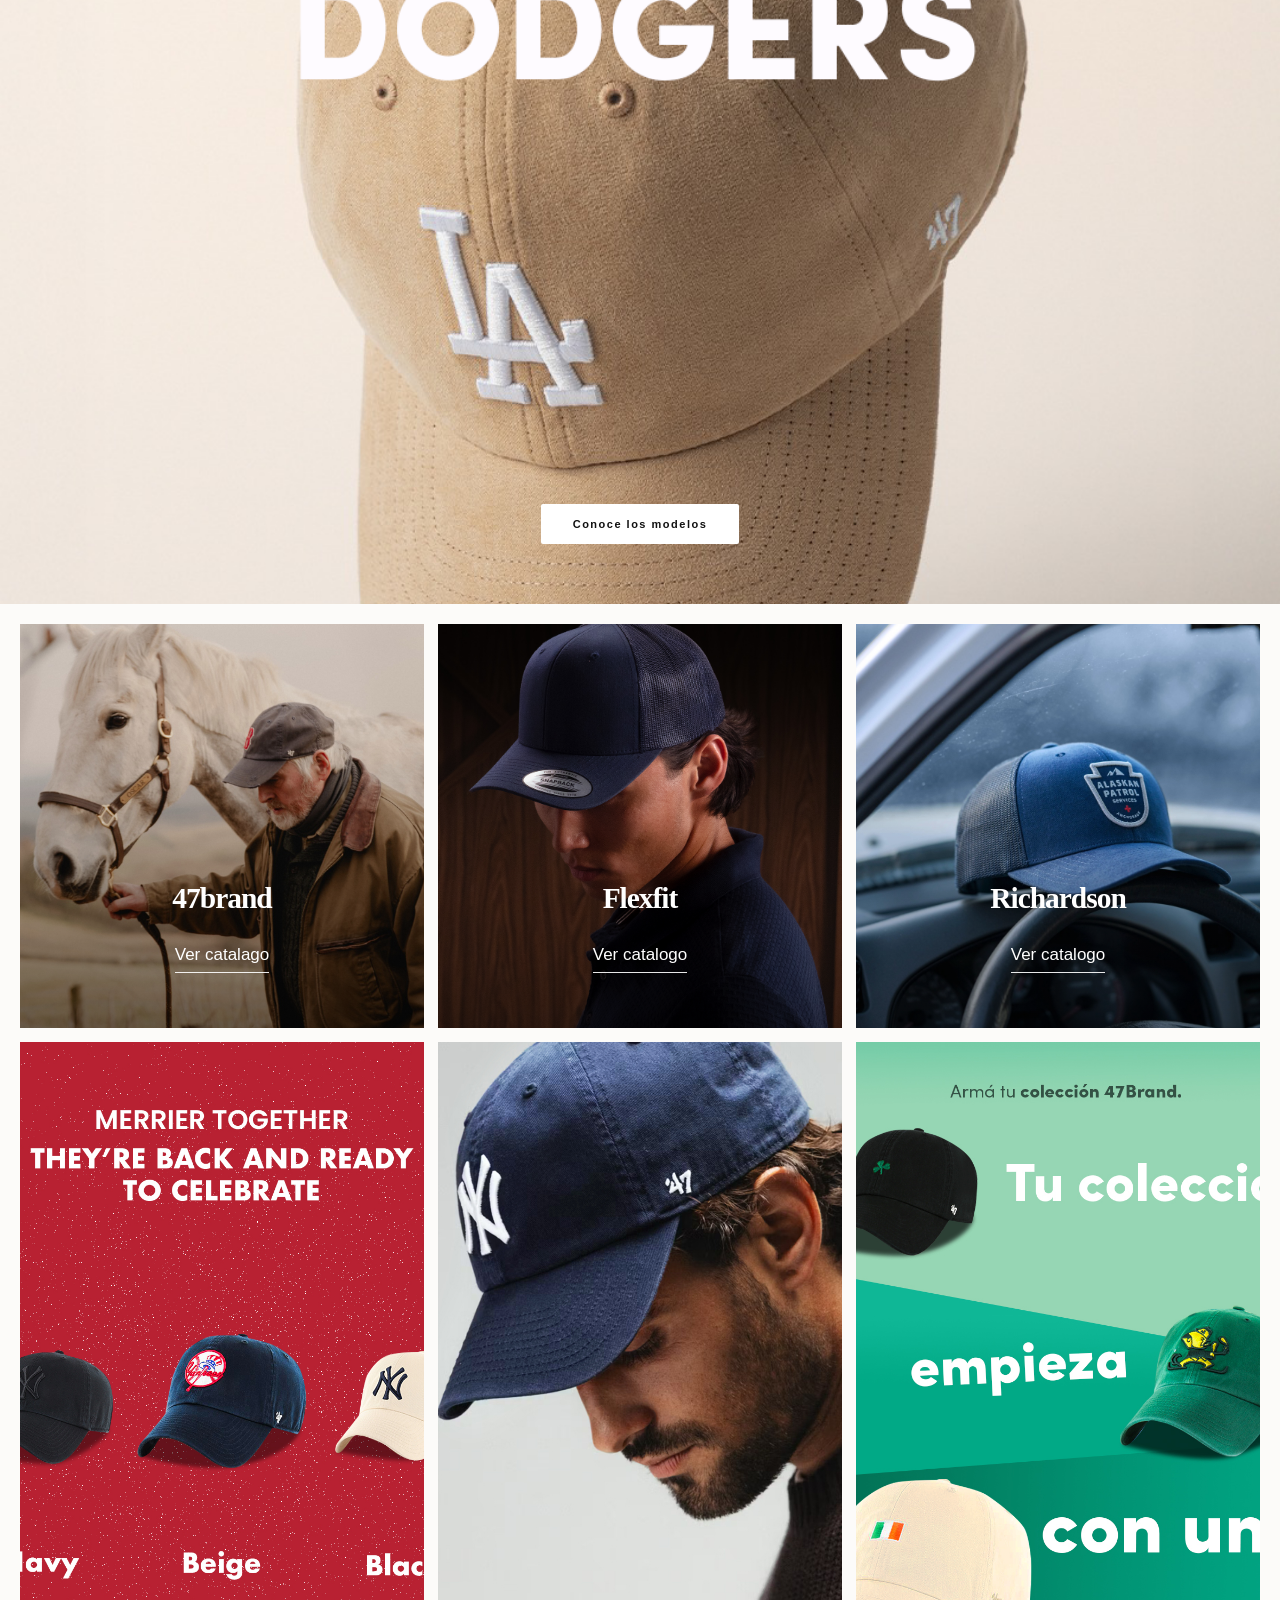
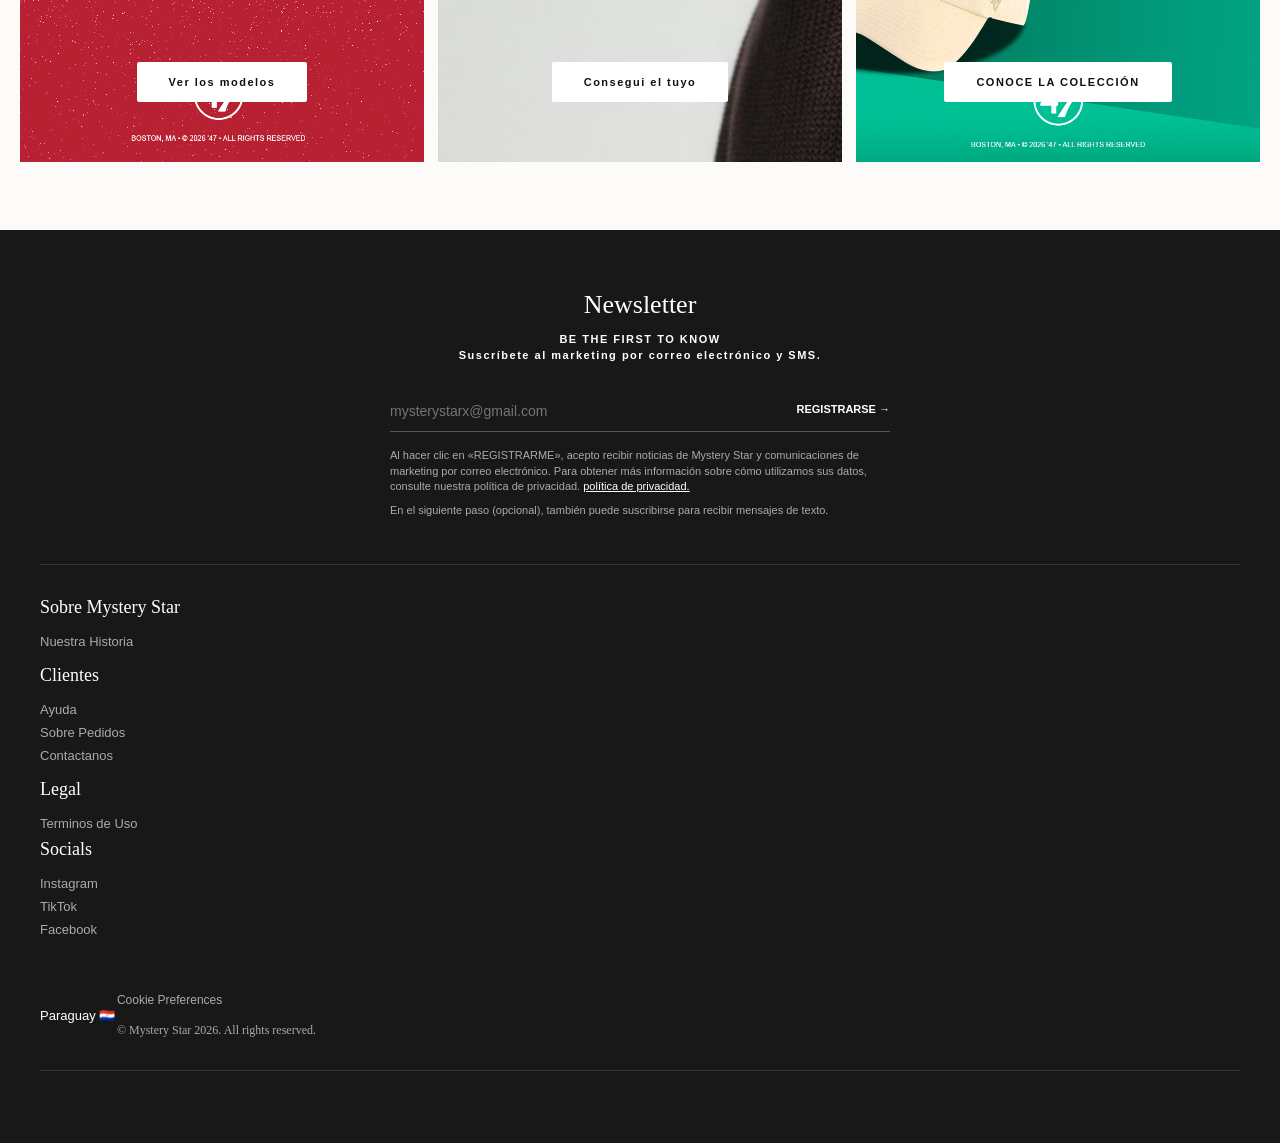
==== commit 6fdd655c: "Add files via upload" ====
--- a/index.html
+++ b/index.html
@@ -22,8 +22,10 @@
         <a href="Carhartt.html" class="drawer-link">CARHARTT</a>
         <a href="BassProShops.html" class="drawer-link">BASS PRO SHOPS</a>
         <a href="47brand.html" class="drawer-link">'47 BRAND</a>
-    
-  </nav>
+        <a href="flexfit.html" class="drawer-link">FLEXFIT</a>
+         <a href="richardson.html" class="drawer-link">RICHARDSON</a>
+        
+    </nav>
 </aside>
 
 <header class="main-header">
@@ -209,21 +211,21 @@
         </div>
     </a>
 
-    <!-- Carhartt -->
-    <a href="Carhartt.html" class="watch-card">
-        <img src="CARTH.jpg" alt="Carhartt">
-
-        <div class="watch-overlay">
-            <h2>Carhartt</h2>
+    <!-- Flexfit -->
+    <a href="flexfit.html" class="watch-card">
+        <img src="THEGO.jpg" alt="Flexfit">
+
+        <div class="watch-overlay">
+            <h2>Flexfit</h2>
             <span>Ver catalogo</span>
         </div>
 
     <!-- Chrono Monopusher -->
-    <a href="BassProShops.html" class="watch-card">
-        <img src="BPS.jpg" alt="Bass Pro Shops">
-
-        <div class="watch-overlay">
-            <h2>Bass Pro Shops</h2>
+    <a href="richardson.html" class="watch-card">
+        <img src="COLD.jpg" alt="Richardson">
+
+        <div class="watch-overlay">
+            <h2>Richardson</h2>
             <span>Ver catalogo</span>
         </div>
     </a>
